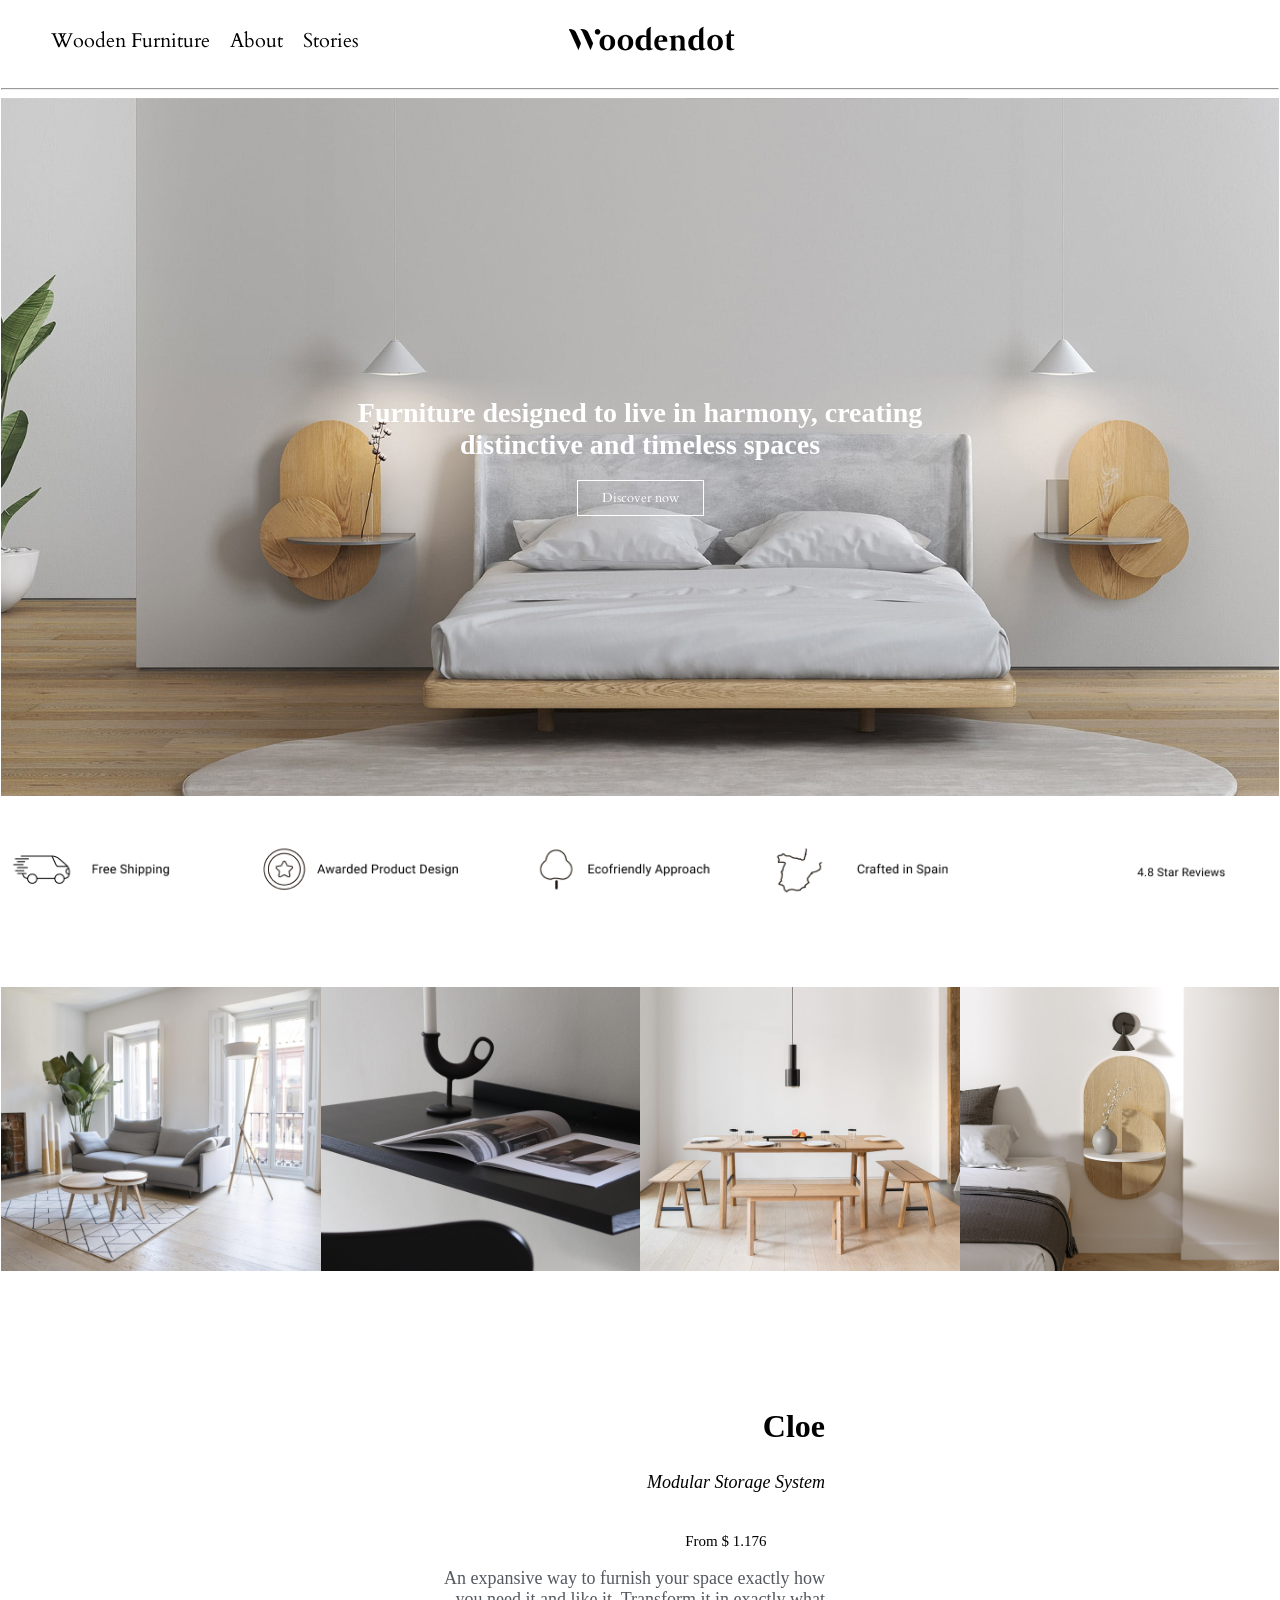
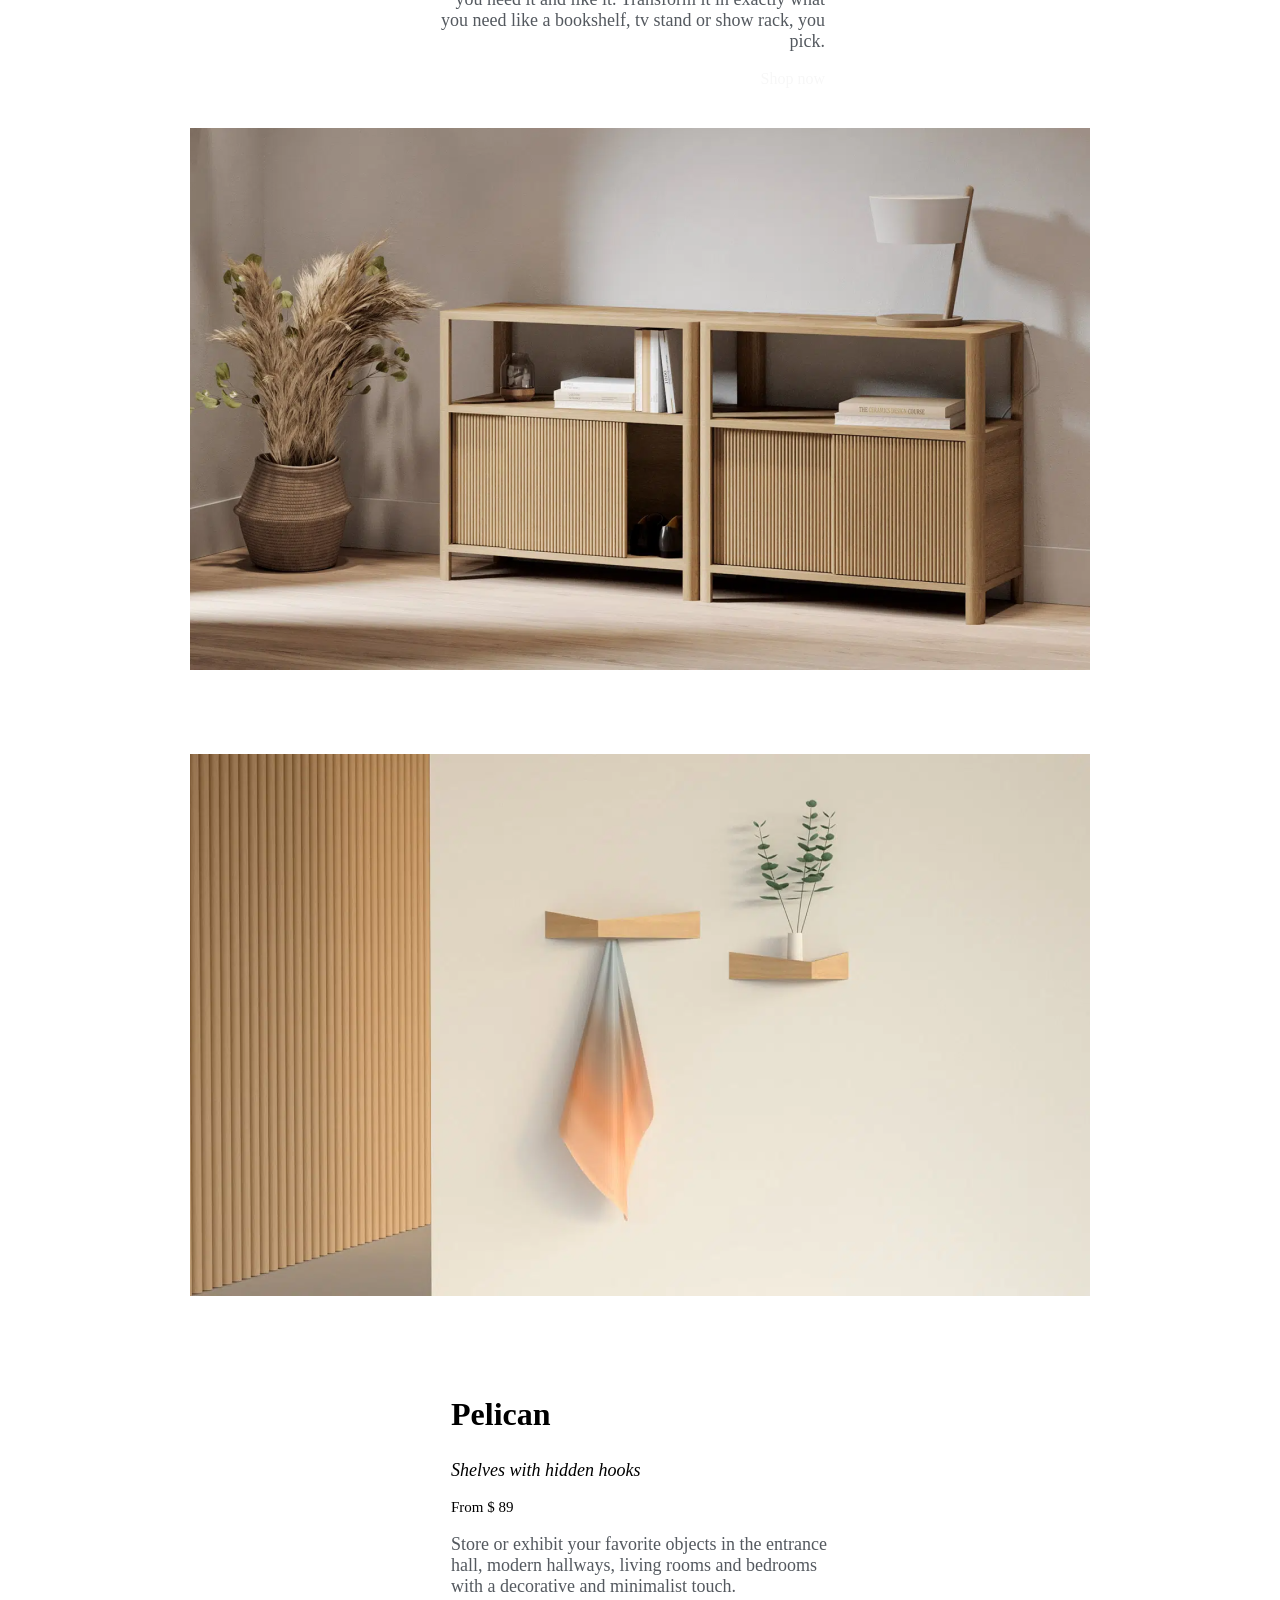
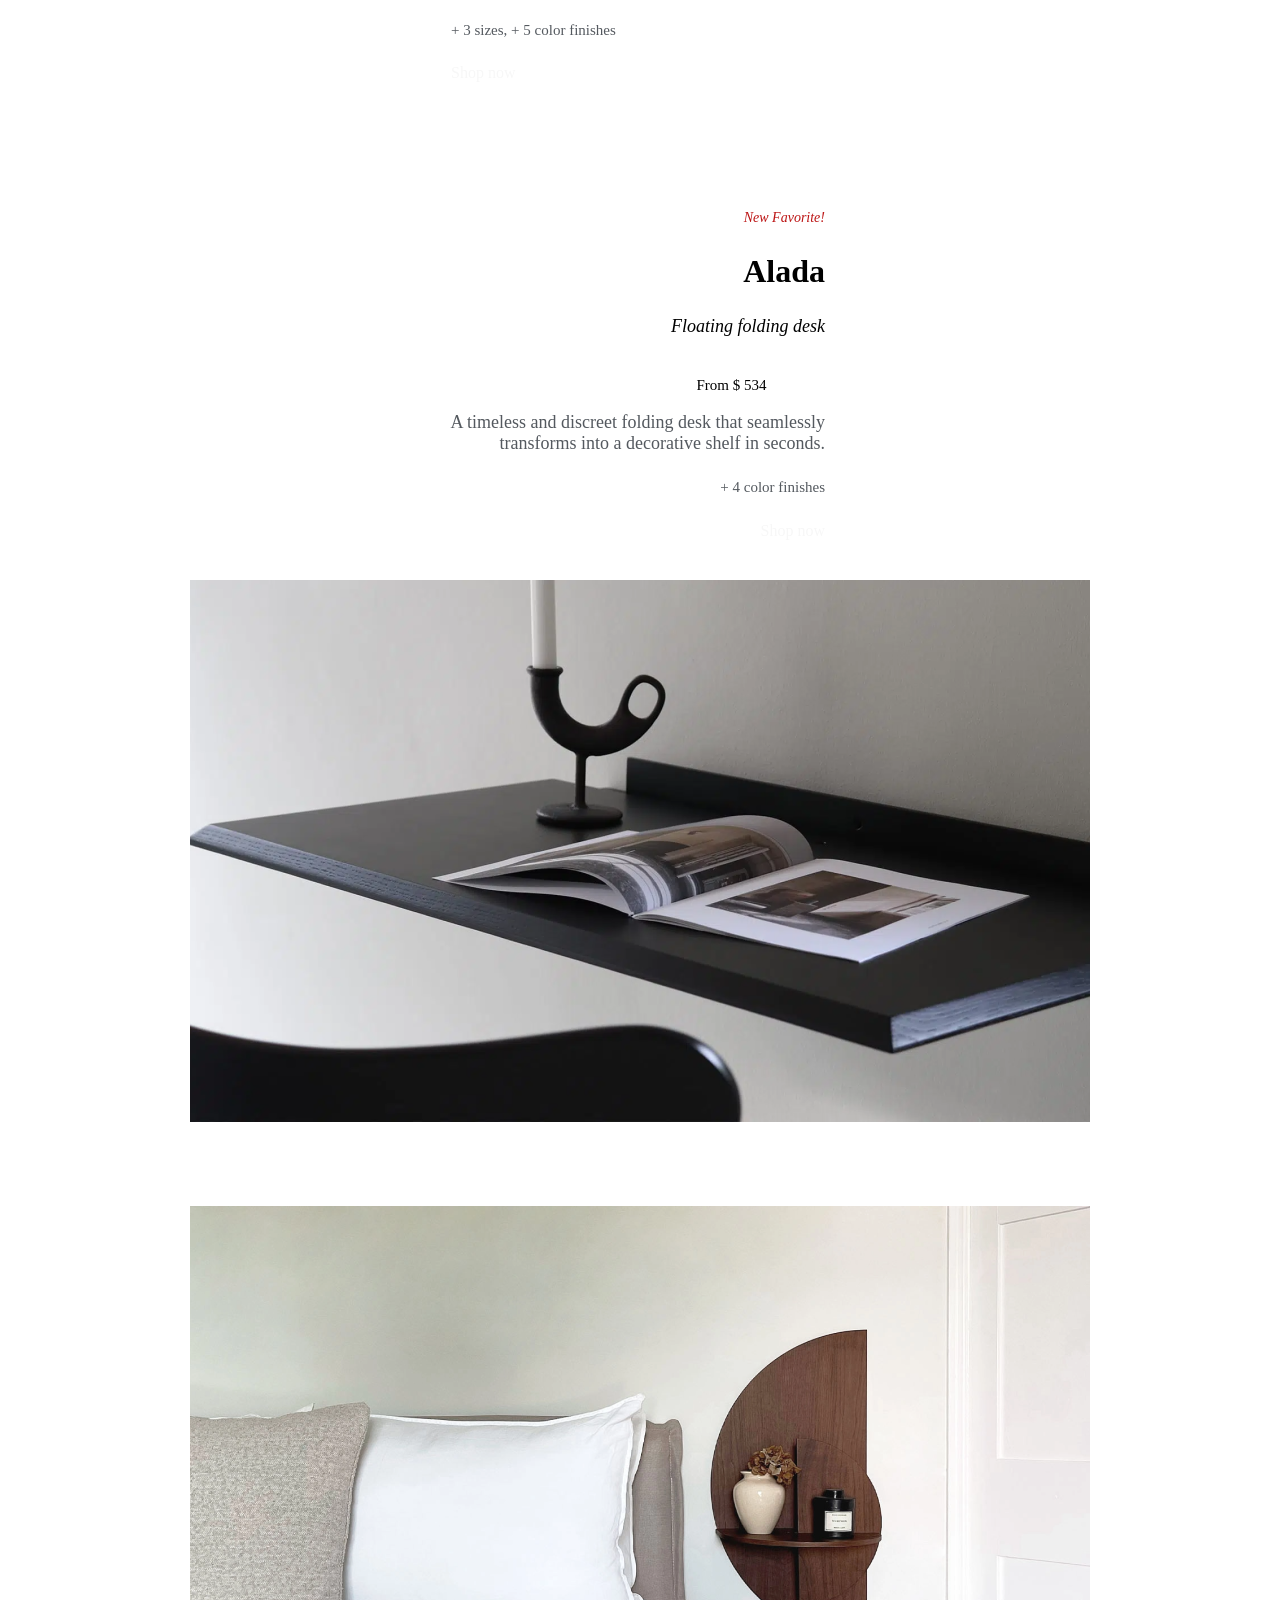
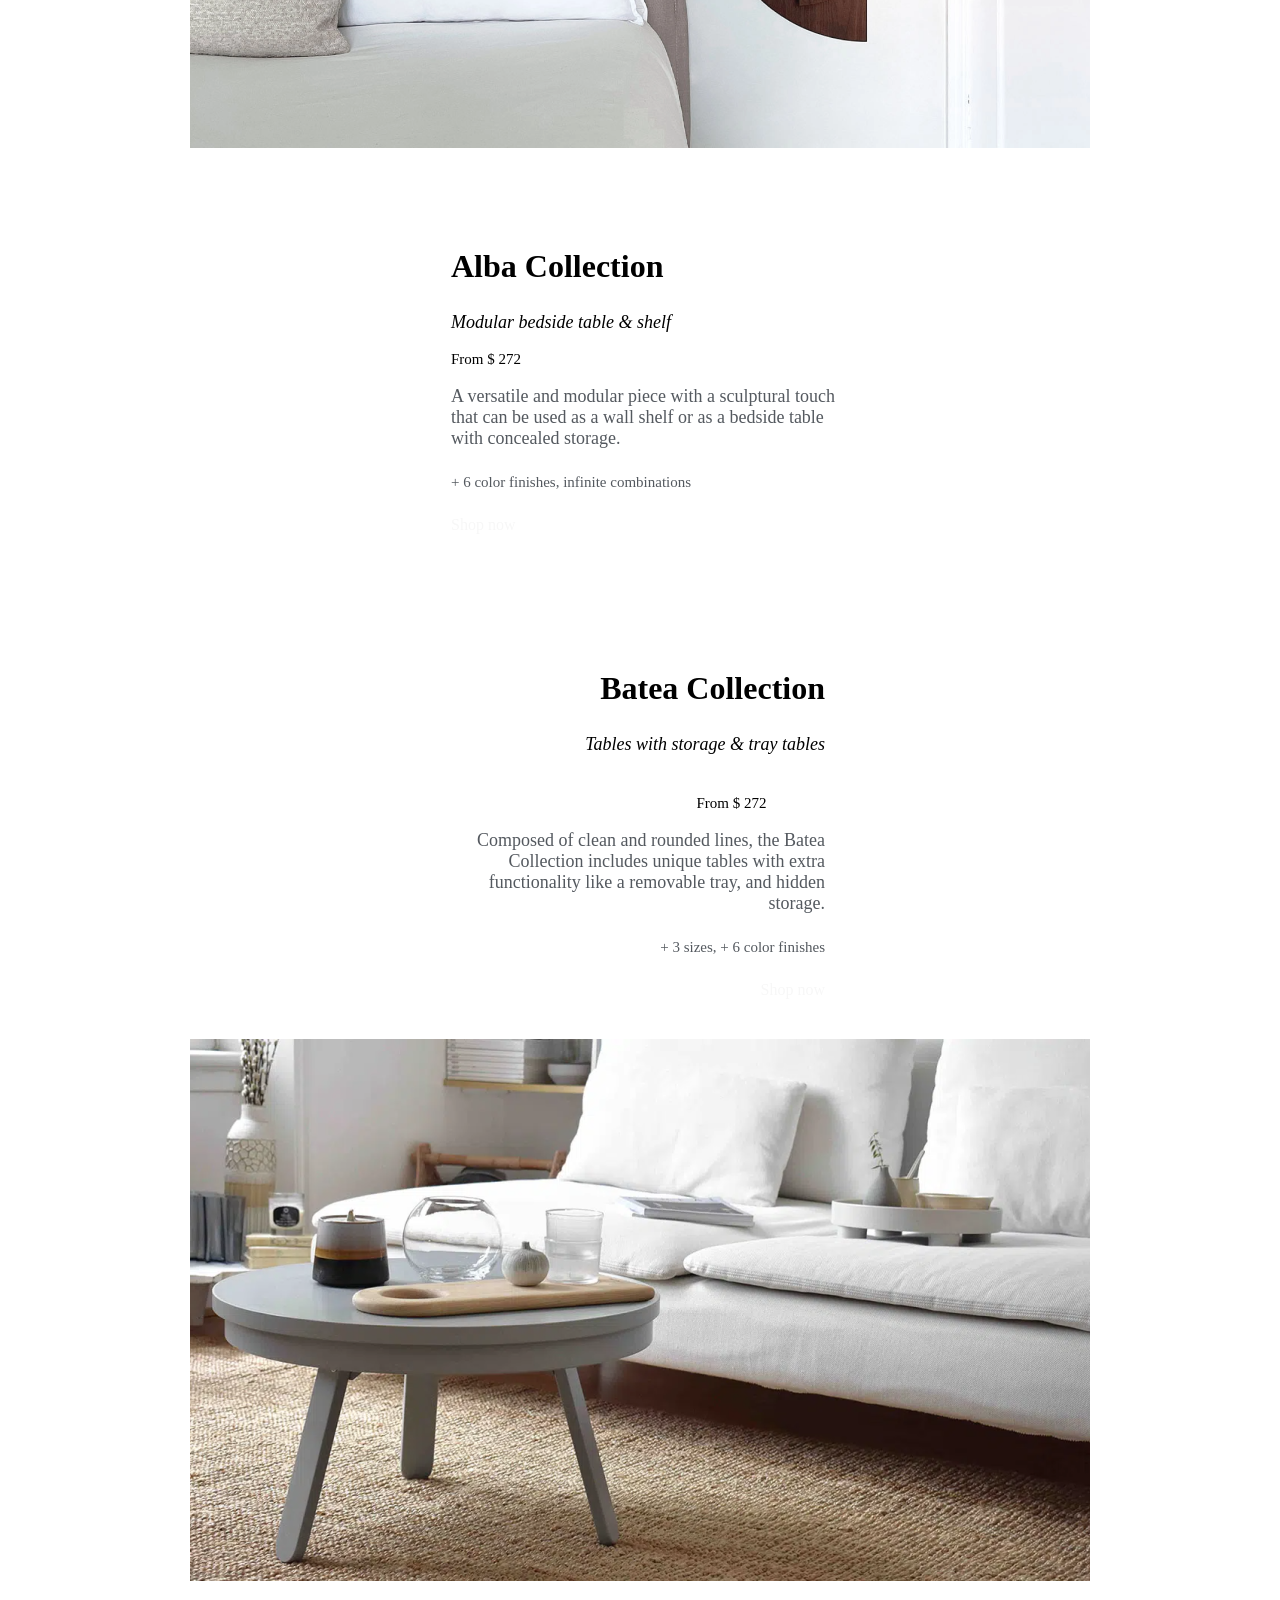
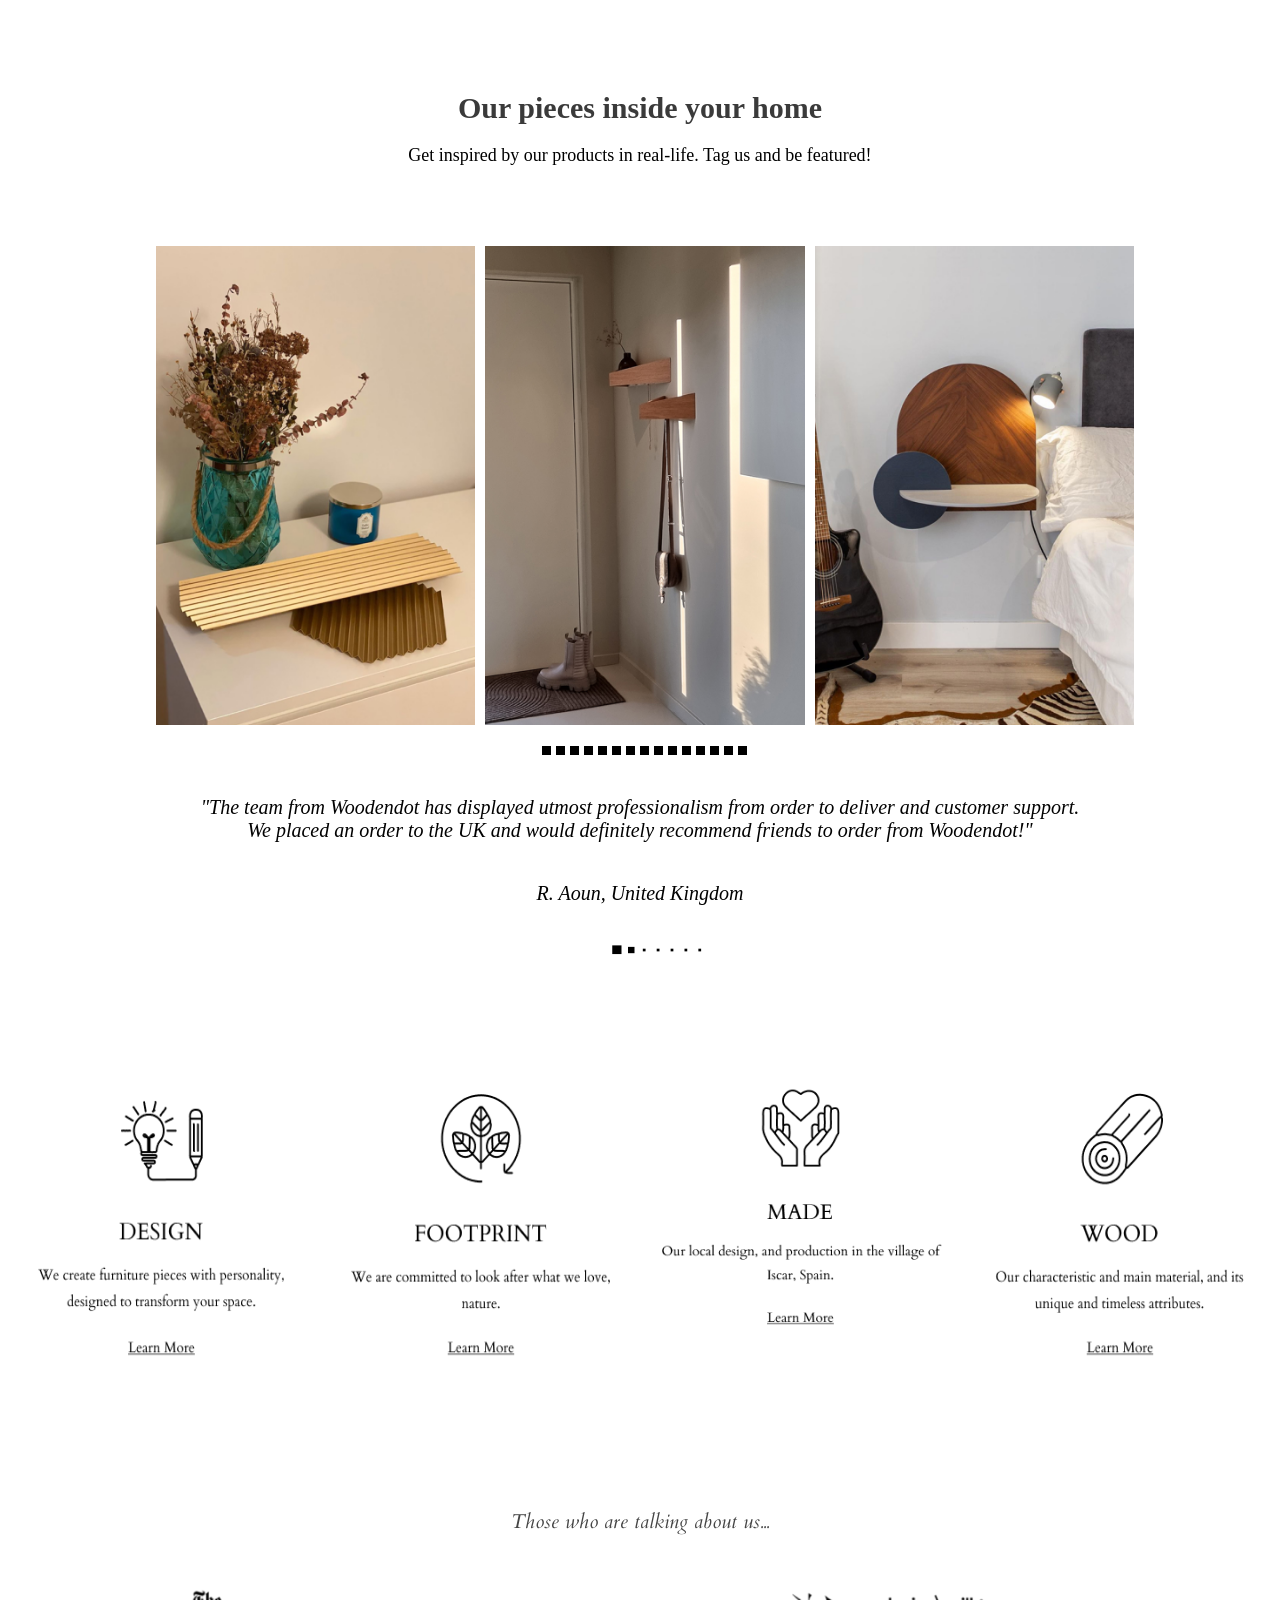
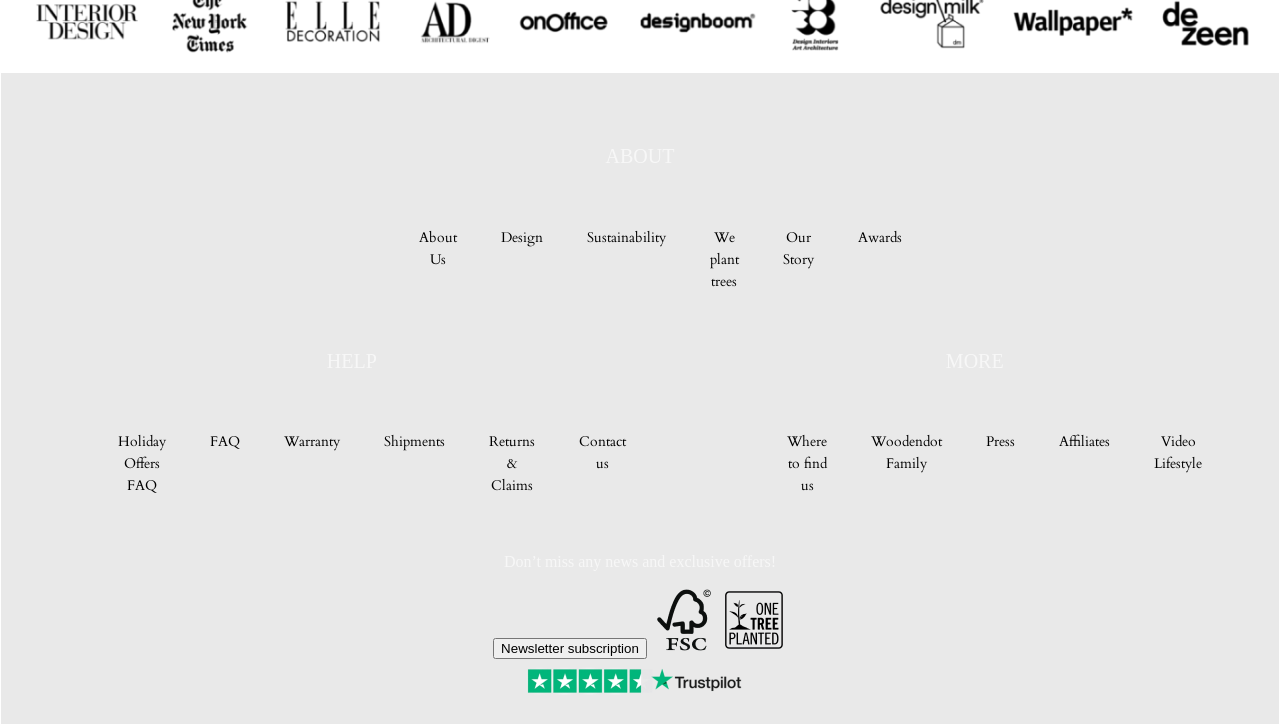
==== index.html @ f901b062 "в html поменял тег h2 на тег a в классе img-description-1 и в img-description-2" ====
<!DOCTYPE html>
<html lang="en">
  <head>
    <meta charset="UTF-8" />
    <meta http-equiv="X-UA-Compatible" content="IE=edge" />
    <meta name="viewport" content="width=device-width, initial-scale=1.0" />
    <title>Document</title>
    <link rel="preconnect" href="https://fonts.googleapis.com" />
    <link rel="preconnect" href="https://fonts.gstatic.com" crossorigin />
    <link
      href="https://fonts.googleapis.com/css2?family=Cardo:wght@400;700&family=Roboto:wght@400;700&display=swap"
      rel="stylesheet"
    />
    <link rel="stylesheet" href="style.css" />
  </head>
  <body>
    <div>
      <nav>
        <ul>
          <li><a href="#">Wooden Furniture</a></li>
          <li><a href="#">About</a></li>
          <li><a href="#">Stories</a></li>
        </ul>
        <h1 class="image1"><img src="./IMAGE1.png" alt="background-img" /></h1>
      </nav>
      <hr>
    </div>
    <div class="img">
      <div class="text-1">
        <h1>
          Furniture designed to live in harmony, creating distinctive and
          timeless spaces
        </h1>
        <button>Discover now</button>
      </div>
    </div>
    <section class="smilye">
      <img src="./Framesmilye.png" alt="row-images" width="100%" />
    </section>
    <header class="header-img">
      <img src="./IMAGEheader1.png" alt="first Furniture image" width="25%" />
      <img src="./IMAGEheader2.png" alt="second Furniture image" width="25%" />
      <img src="./IMAGEheader3.png" alt="third Furniture image" width="25%" />
      <img src="./IMAGEheader4.png" alt="fourth Furniture image" width="25%" />
    </header>
    <section class="image-right">
      <div class="row">
        <div class="col-4">
          <div class="img-description-1">
            <h1>Cloe</h1>
            <h3>Modular Storage System</h3>
            <h6>From $ 1.176</h6>
            <p>
              An expansive way to furnish your space exactly how you need it and
              like it. Transform it in exactly what you need like a bookshelf,
              tv stand or show rack, you pick.
            </p>
            <a>Shop now</a>
          </div>
        </div>
        <div class="col-8">
          <img src="./IMAGEblock1.png" alt="cloe img" />
        </div>
      </div>
    </section>
    <section class="image-left">
      <div class="row">
        <div class="col-8">
          <img src="./IMAGEblock2.png" alt="pelican" width="65%" />
        </div>
        <div class="col-4">
          <div class="img-description-2">
            <h1>Pelican</h1>
            <h3>Shelves with hidden hooks</h3>
            <h6>From $ 89</h6>
            <p>
              Store or exhibit your favorite objects in the entrance hall,
              modern hallways, living rooms and bedrooms with a decorative and
              minimalist touch.
            </p>
            <h5>+ 3 sizes, + 5 color finishes</h5>
            <a>Shop now</a>
          </div>
        </div>
      </div>
    </section>
    <section class="image-right">
      <div class="row">
        <div class="col-4">
          <div class="img-description-1">
            <h4>New Favorite!</h4>
            <h1>Alada</h1>
            <h3>Floating folding desk</h3>
            <h6>From $ 534</h6>
            <p>
              A timeless and discreet folding desk that seamlessly transforms
              into a decorative shelf in seconds.
            </p>
            <h5>+ 4 color finishes</h5>
            <a>Shop now</a>
          </div>
        </div>
        <div class="col-8">
          <img src="./IMAGEblock3.png" alt="alada img" />
        </div>
      </div>
    </section>
    <section class="image-left">
      <div class="row">
        <div class="col-8">
          <img src="./IMAGEblock4.png" alt="alba img" />
        </div>
        <div class="col-4">
          <div class="img-description-2">
            <h1>Alba Collection</h1>
            <h3>Modular bedside table & shelf</h3>
            <h6>From $ 272</h6>
            <p>
              A versatile and modular piece with a sculptural touch that can be
              used as a wall shelf or as a bedside table with concealed storage.
            </p>
            <h5>+ 6 color finishes, infinite combinations</h5>
            <a>Shop now</a>
          </div>
        </div>
      </div>
    </section>
    <section class="image-right">
      <div class="row">
        <div class="col-4">
          <div class="img-description-1">
            <h1>Batea Collection</h1>
            <h3>Tables with storage & tray tables</h3>
            <h6>From $ 272</h6>
            <p>
              Composed of clean and rounded lines, the Batea Collection includes
              unique tables with extra functionality like a removable tray, and
              hidden storage.
            </p>
            <h5>+ 3 sizes, + 6 color finishes</h5>
            <a>Shop now</a>
          </div>
        </div>
        <div class="col-8">
          <img src="./IMAGEblock5.png" alt="Batea img" />
        </div>
      </div>
    </section>
    <main>
      <div class="text">
        <h1>Our pieces inside your home</h1>
        <h3>
          Get inspired by our products in real-life. Tag us and be featured!
        </h3>
      </div>
    </main>
    <header class="section-img-bottom">
      <img src="./IMAGEhead1.png" alt="" />
      <img src="./IMAGEhead2.png" alt="" />
      <img src="./IMAGEhead3.png" alt="" />
    </header>
    <div class="log">
      <img src="./Framelog.png" alt="" />
    </div>
    <section class="text-section">
      <div>
        <p>
          "The team from Woodendot has displayed utmost professionalism from
          order to deliver and customer support. We placed an order to the UK
          and would definitely recommend friends to order from Woodendot!"
        </p>
        <h6>R. Aoun, United Kingdom</h6>
        <img src="./Framelog2.png" alt="" />
      </div>
    </section>
    <header class="header-bottom1">
      <img src="./Frameheader-bottom1.png" alt="" width="25%" />
      <img src="./Frameheader-bottom2.png" alt="" width="25%" />
      <img src="./Frameheader-bottom3.png" alt="" width="25%" />
      <img src="./Frameheader-bottom4.png" alt="" width="25%" />
    </header>
    <section class="section">
      <div>
        <h6>Those who are talking about us...</h6>
      </div>
      <img class="section-img" src="./IMAGEsection.png" alt="" />
    </section>
    <footer>
      <div class="row">
        <div class="col-2">
          <div class="footer-content">
            <h2>About</h2>
            <nav class="footer-nav">
              <ul>
                <li><a href="#">About Us</a></li>
                <li><a href="#">Design</a></li>
                <li><a href="#">Sustainability</a></li>
                <li><a href="#">We plant trees</a></li>
                <li><a href="#">Our Story</a></li>
                <li><a href="#">Awards</a></li>
              </ul>
            </nav>
          </div>
        </div>
        <div class="col-2">
          <div class="footer-content">
            <h2>Help</h2>
            <nav class="footer-nav">
              <ul>
                <li><a href="#">Holiday Offers FAQ</a></li>
                <li><a href="#">FAQ</a></li>
                <li><a href="#">Warranty</a></li>
                <li><a href="#">Shipments</a></li>
                <li><a href="#">Returns & Claims</a></li>
                <li><a href="#">Contact us</a></li>
              </ul>
            </nav>
          </div>
        </div>
        <div class="col-2">
          <div class="footer-content">
            <h2>More</h2>
            <nav class="footer-nav">
              <ul>
                <li><a href="#">Where to find us</a></li>
                <li><a href="#">Woodendot Family</a></li>
                <li><a href="#">Press</a></li>
                <li><a href="#">Affiliates</a></li>
                <li><a href="#">Video Lifestyle</a></li>
              </ul>
            </nav>
          </div>
        </div>
        <div class="col-5">
          <div class="footer-content">
            <p>Don’t miss any news and exclusive offers!</p>
            <button>Newsletter subscription</button>
            <img src="./IMAGEfsc.png" alt="footer 1 image" />
            <img src="./IMAGEotp.png" alt="footer 2 image" />
            <img src="./IMAGEtrustpilot.png" alt="footer 3 image" />
          </div>
        </div>
      </div>
    </footer>
  </body>
</html>
---- style.css ----
* {
  box-sizing: border-box;
}
body {
  margin: 1px;
  max-width: 1440px;
  color: #f7f7f7;
}
nav {
  display: flex;
  font-family: "Cardo", serif;
}
nav ul {
  list-style-type: none;
  display: flex;
  margin-right: auto;
}
nav ul li {
  padding: 10px;
}
nav ul li a {
  text-decoration: none;
  color: #000000;
  font-size: 20px;
}
.image1 {
  margin-right: 520px;
  margin-bottom: 0px;
}
.img {
  background-image: url(./IMAGE2.png);
  height: 698px;
  display: flex;
  align-items: center;
  justify-content: center;
}
.text-1 {
  max-width: 640px;
  color: white;
  font-family: "Roboto" sans-serif;
  font-size: 14px;
  font-weight: 700;
  text-align: center;
}
.text-1 button {
  font-family: "Cardo", serif;
  border: 1px solid white;
  background-color: transparent;
  color: white;
  padding: 0.5rem 1.5rem;
}
.text-1 button:hover {
  cursor: pointer;
}
header {
  margin-top: 80px;
  display: flex;
  justify-content: center;
}
.header img {
  margin-left: 10px;
}
.log {
  display: flex;
  justify-content: center;
  margin-top: 20px;
  width: 100%;
}
.text {
  display: block;
  text-align: center;
  margin-top: 106px;
}
.text h1 {
  font-family: "Cardo" serif;
  font-size: 30px;
  font-weight: 700;
  color: #3a3a3a;
}
.text h3 {
  font-family: "Cardo" serif;
  font-size: 18px;
  font-weight: 400;
  color: #000000;
  font-style: normal;
}
section div h6 {
  font-size: 20px;
}
section img {
  width: 100%;
}
.row {
  display: flex;
  justify-content: space-around;
  margin-top: 40px;
}
.image-right img {
  width: 900px;
  height: 542px;
  object-fit: cover;
}
.img-description-1 {
  text-align: right;
  padding-top: 70px;
  padding-right: 20px;
  margin: 0;
}
.img-description-1 h6 {
  color: #000000;
  font-family: "Cardo" serif;
  font-weight: 400;
  font-size: 15px;
  font-style: normal;
  text-align: end;
}
.img-description-1 h1 {
  font-family: "Roboto" sans-serif;
  font-weight: 700;
  font-size: 32px;
  color: #000000;
}
.img-description-1 h3 {
  font-size: 18px;
  font-weight: 400;
  font-family: "Cardo" serif;
  font-style: italic;
  color: #000000;
}
.img-description-1 p {
  font-size: 18px;
  font-weight: 400;
  font-family: "Cardo" serif;
  color: #54595f;
}
.img-description-1 h5 {
  font-size: 15px;
  font-weight: 400;
  font-family: "Cardo" serif;
  color: #54595f;
}
.img-description-1 h2 {
  color: #000000;
  font-family: "Roboto" sans-serif;
  font-weight: 400;
  font-size: 17px;
  text-decoration: underline;
  cursor: pointer;
}
.img-description-2 h3 {
  font-size: 18px;
  font-weight: 400;
  font-family: "Cardo" serif;
  font-style: italic;
  color: #000000;
}
.img-description-2 h1 {
  font-family: "Roboto" sans-serif;
  font-weight: 700;
  font-size: 32px;
  color: #000000;
}
.img-description-1 h4 {
  font-size: 14px;
  font-weight: 400;
  font-family: "Cardo" serif;
  font-style: italic;
  color: #bc1414;
}
.img-description-2 h6 {
  color: #000000;
  font-family: "Cardo" serif;
  font-weight: 400;
  font-size: 15px;
  font-style: normal;
  text-align: start;
  margin: 0;
}
.img-description-2 p {
  font-size: 18px;
  font-weight: 400;
  font-family: "Cardo" serif;
  color: #54595f;
}
.img-description-2 h5 {
  font-size: 15px;
  font-weight: 400;
  font-family: "Cardo" serif;
  color: #54595f;
}
.img-description-2 h2 {
  color: #000000;
  font-family: "Roboto" sans-serif;
  font-weight: 400;
  font-size: 17px;
  text-decoration: underline;

  cursor: pointer;
}
.row {
  display: flex;
  justify-content: space-around;
}
.image-left img {
  width: 900px;
  height: 542px;
  object-fit: cover;
}
.img-description-2 {
  text-align: left;
  padding-top: 70px;
  padding-left: 16px;
  margin: 0;
}
.text-section div p,
h6 {
  width: 70%;
  margin: 0 auto;
  text-align: center;
  margin-top: 40px;
  font-style: italic;
  font-weight: 400;
  font-size: 20px;
  color: #020202;
}
section img {
  margin-top: 40px;
}
.section div h6 {
  margin-top: 140px;
  font-family: "Cardo", serif;
  font-weight: 400;
  font-size: 20px;
  color: #454545;
}
.section-img-bottom {
  margin-top: 80px;
  display: flex;
  justify-content: center;
}
.section-img-bottom img {
  margin-left: 10px;
  width: 25%;
}
/* footer */
.row {
  display: flex;
  flex-wrap: wrap;
}
[class^="col"] {
  padding: 0 0.5rem;
}
.col {
  flex: 1 1 0;
}
.col-1 {
  flex: 0 0 8.333333%;
}
.col-2 {
  flex: 0 0 16.666666%;
}
.col-3 {
  flex: 0 0 25%;
}
.col-4 {
  flex: 0 0 33.333333%;
}
.col-5 {
  flex: 0 0 41.666666%;
}
.col-6 {
  flex: 0 0 50%;
}
.col-7 {
  flex: 0 0 58.333333%;
}
.col-8 {
  flex: 0 0 66.666667%;
}
.col-9 {
  flex: 0 0 75%;
}
.col-10 {
  flex: 0 0 83.333333%;
}
.col-11 {
  flex: 0 0 91.666667%;
}
.col-12 {
  flex: 0 0 100%;
}
footer {
  padding: 1rem;
  background-color: #e9e9e9;
}
footer h2 {
  font-weight: 400;
  font-size: 20px; 
  text-transform: uppercase;
}
.footer-nav {
  text-align: center;
}
.footer-nav ul {
  list-style-type: none;
  margin: 19px;
}
.footer-nav ul li {
  margin: 12px;
}
.footer-nav li a {
  color: black;
  line-height: 20px;
  text-decoration: none;
  font-size: 14px;
}
.footer-content{
  text-align: center; 
}
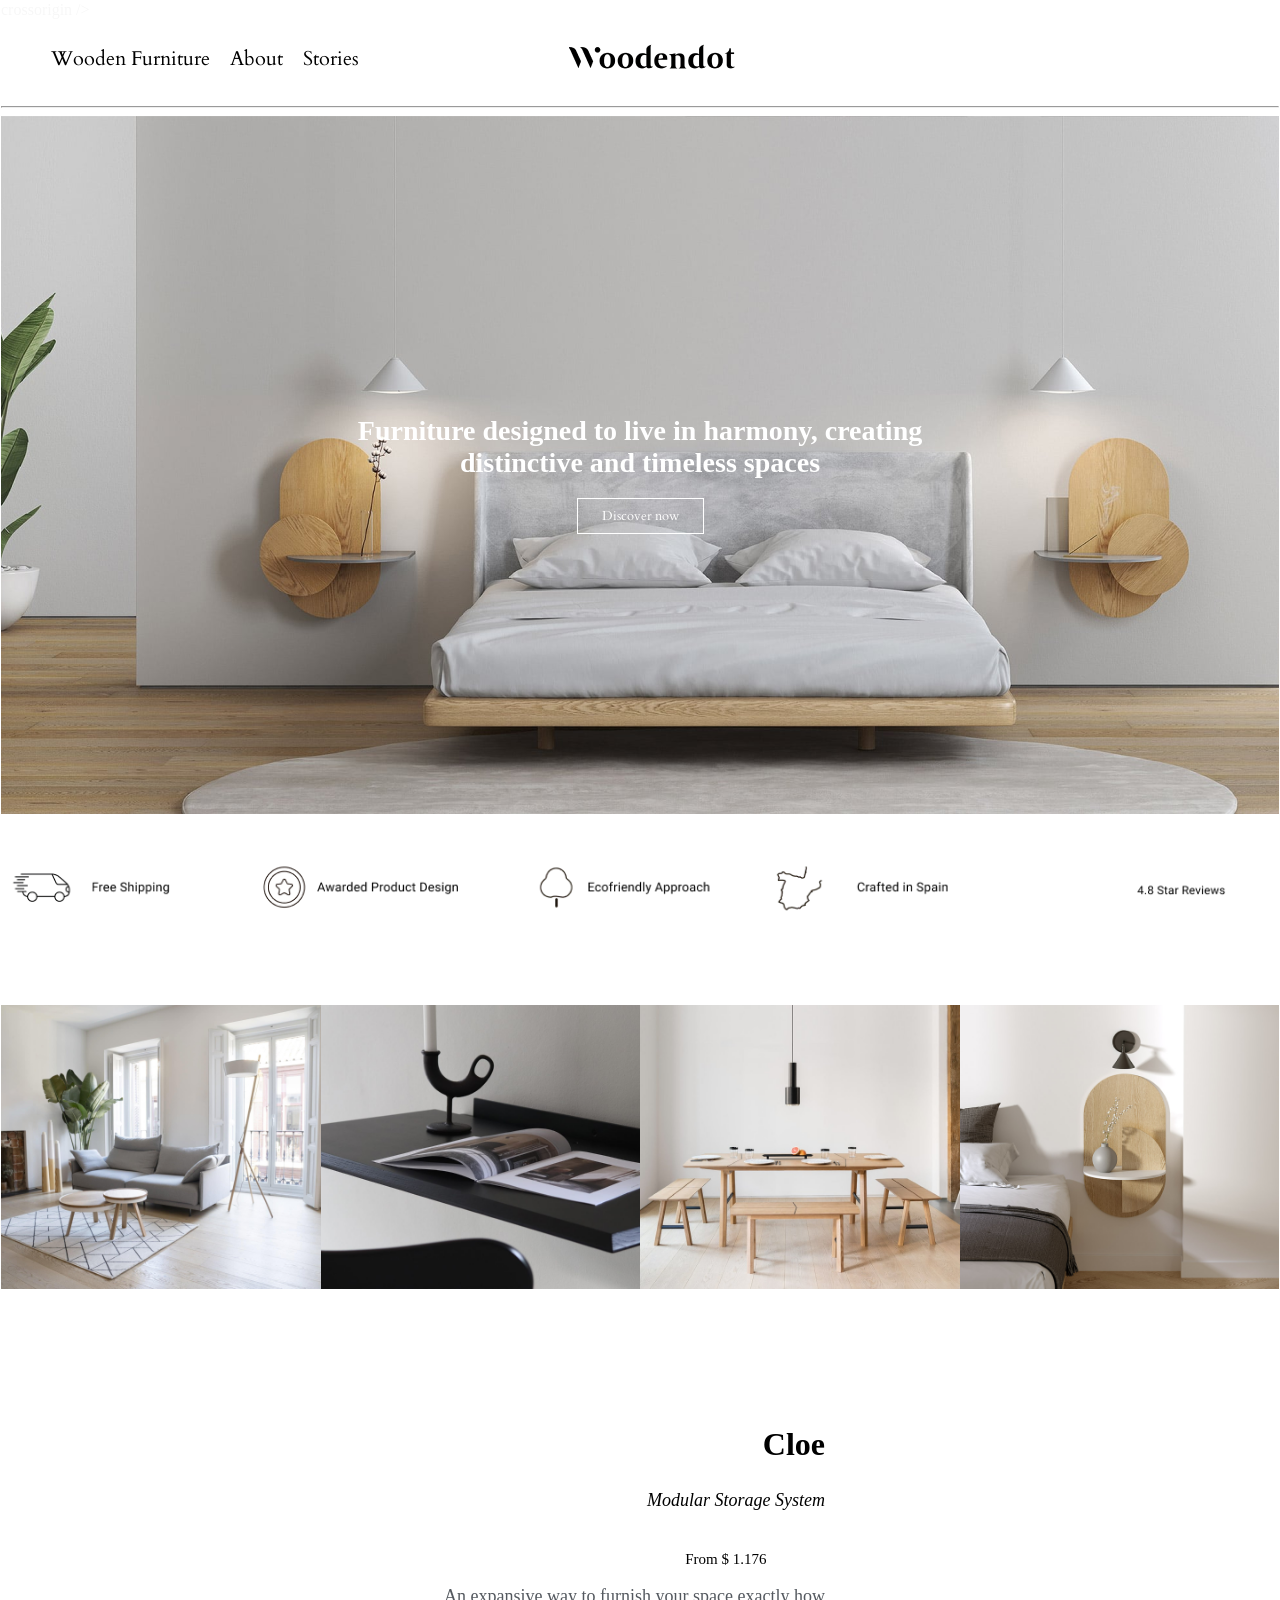
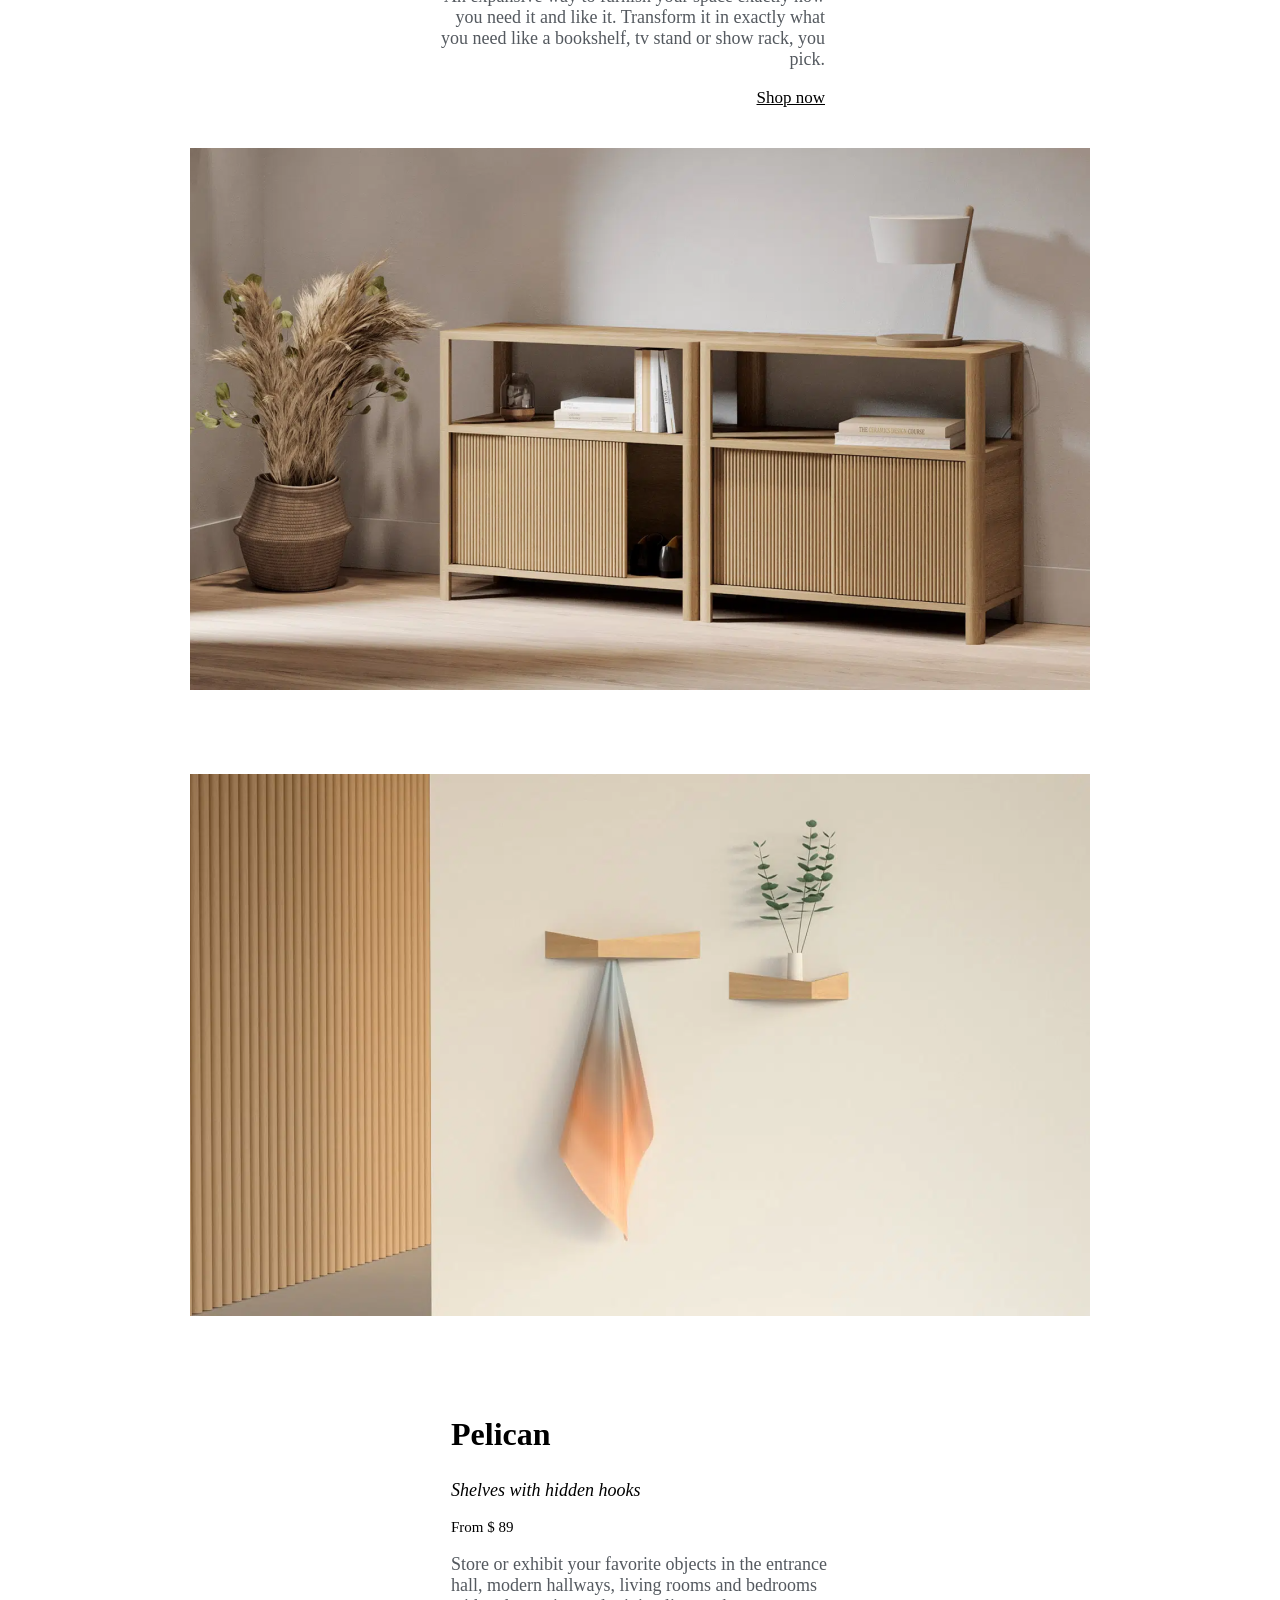
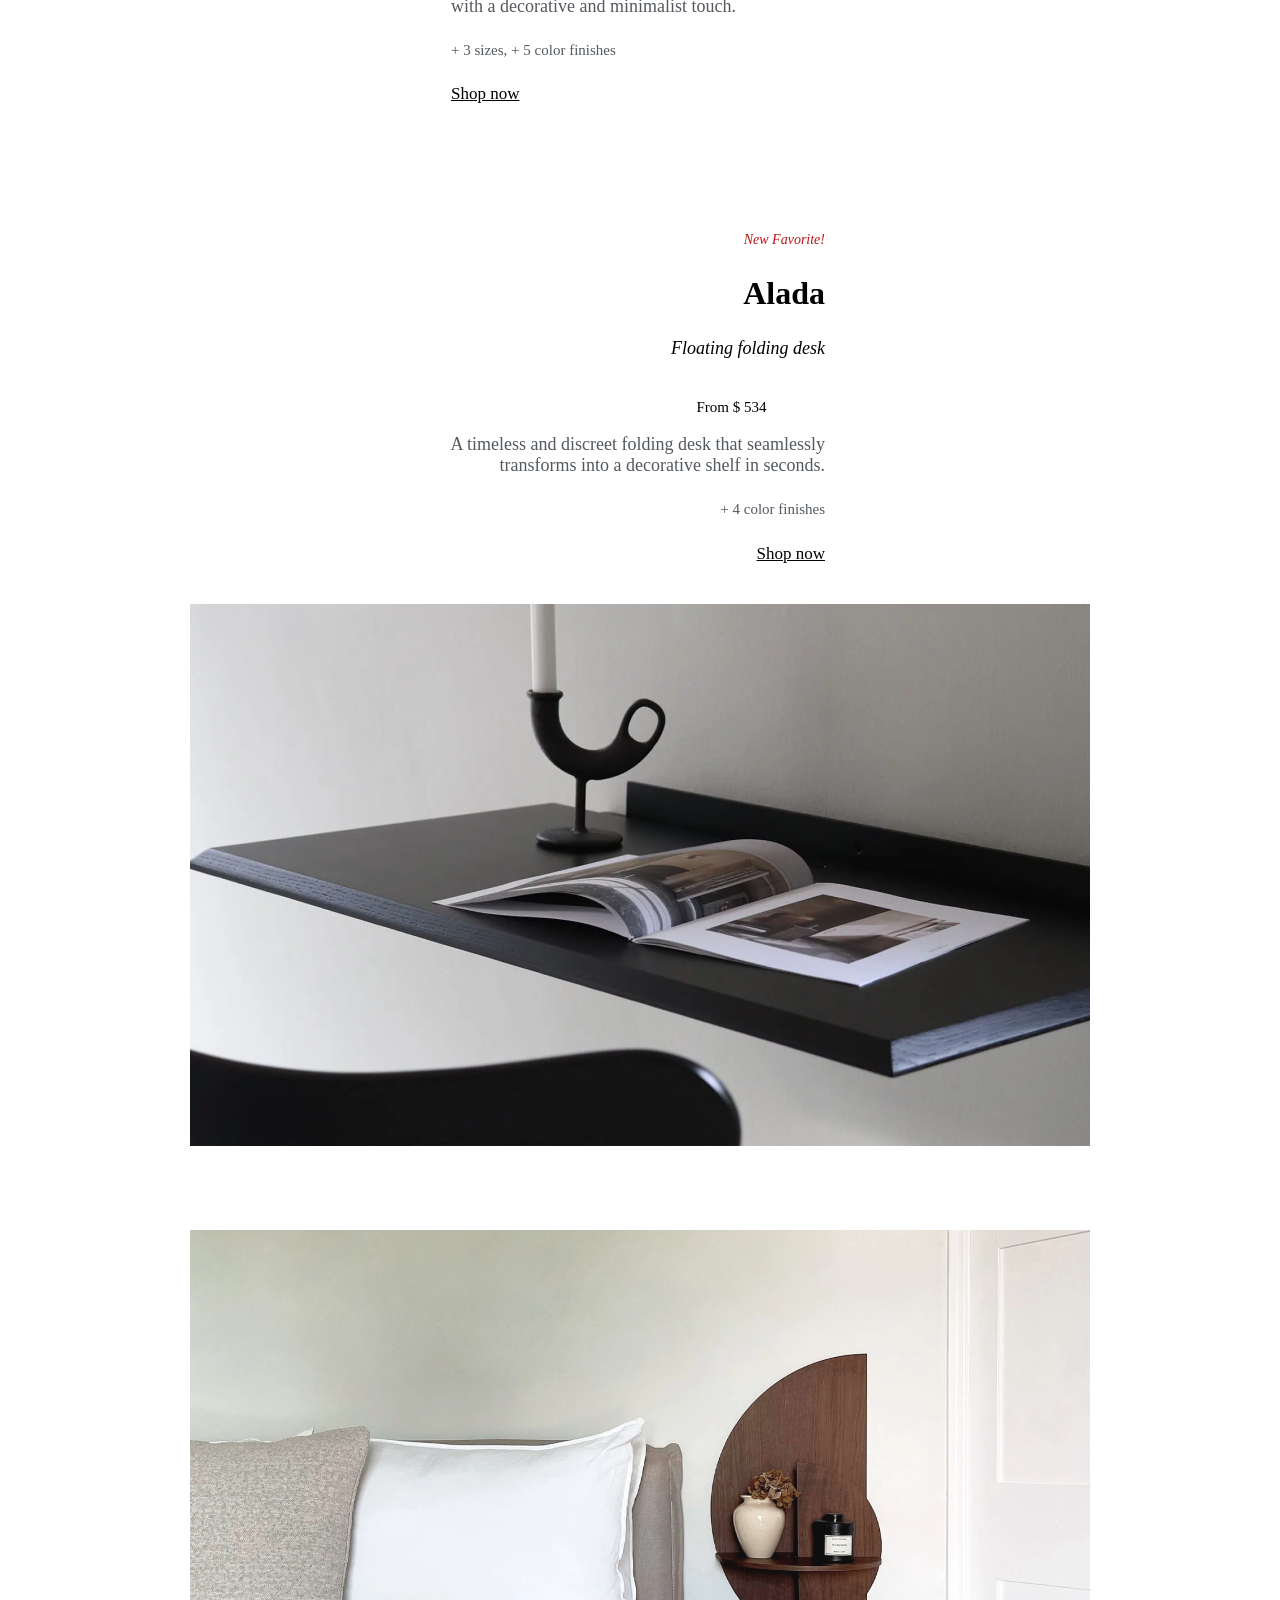
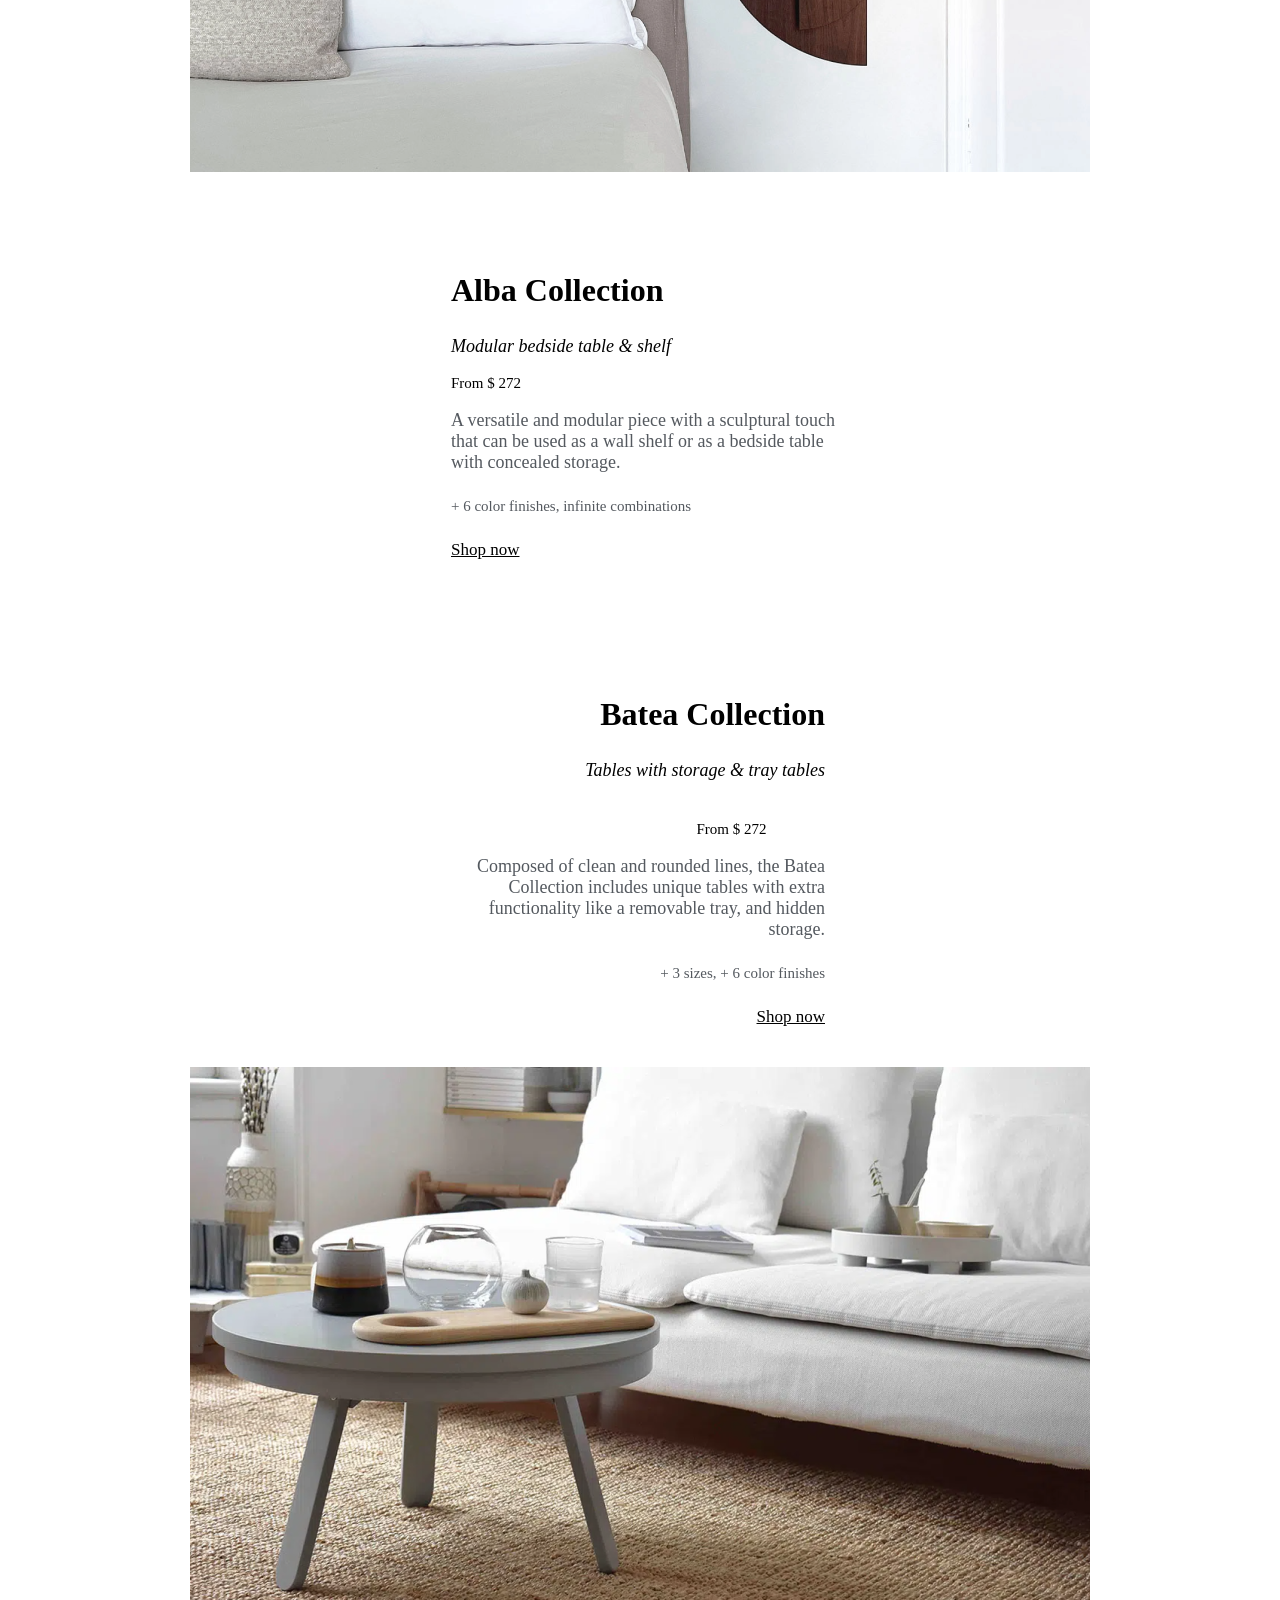
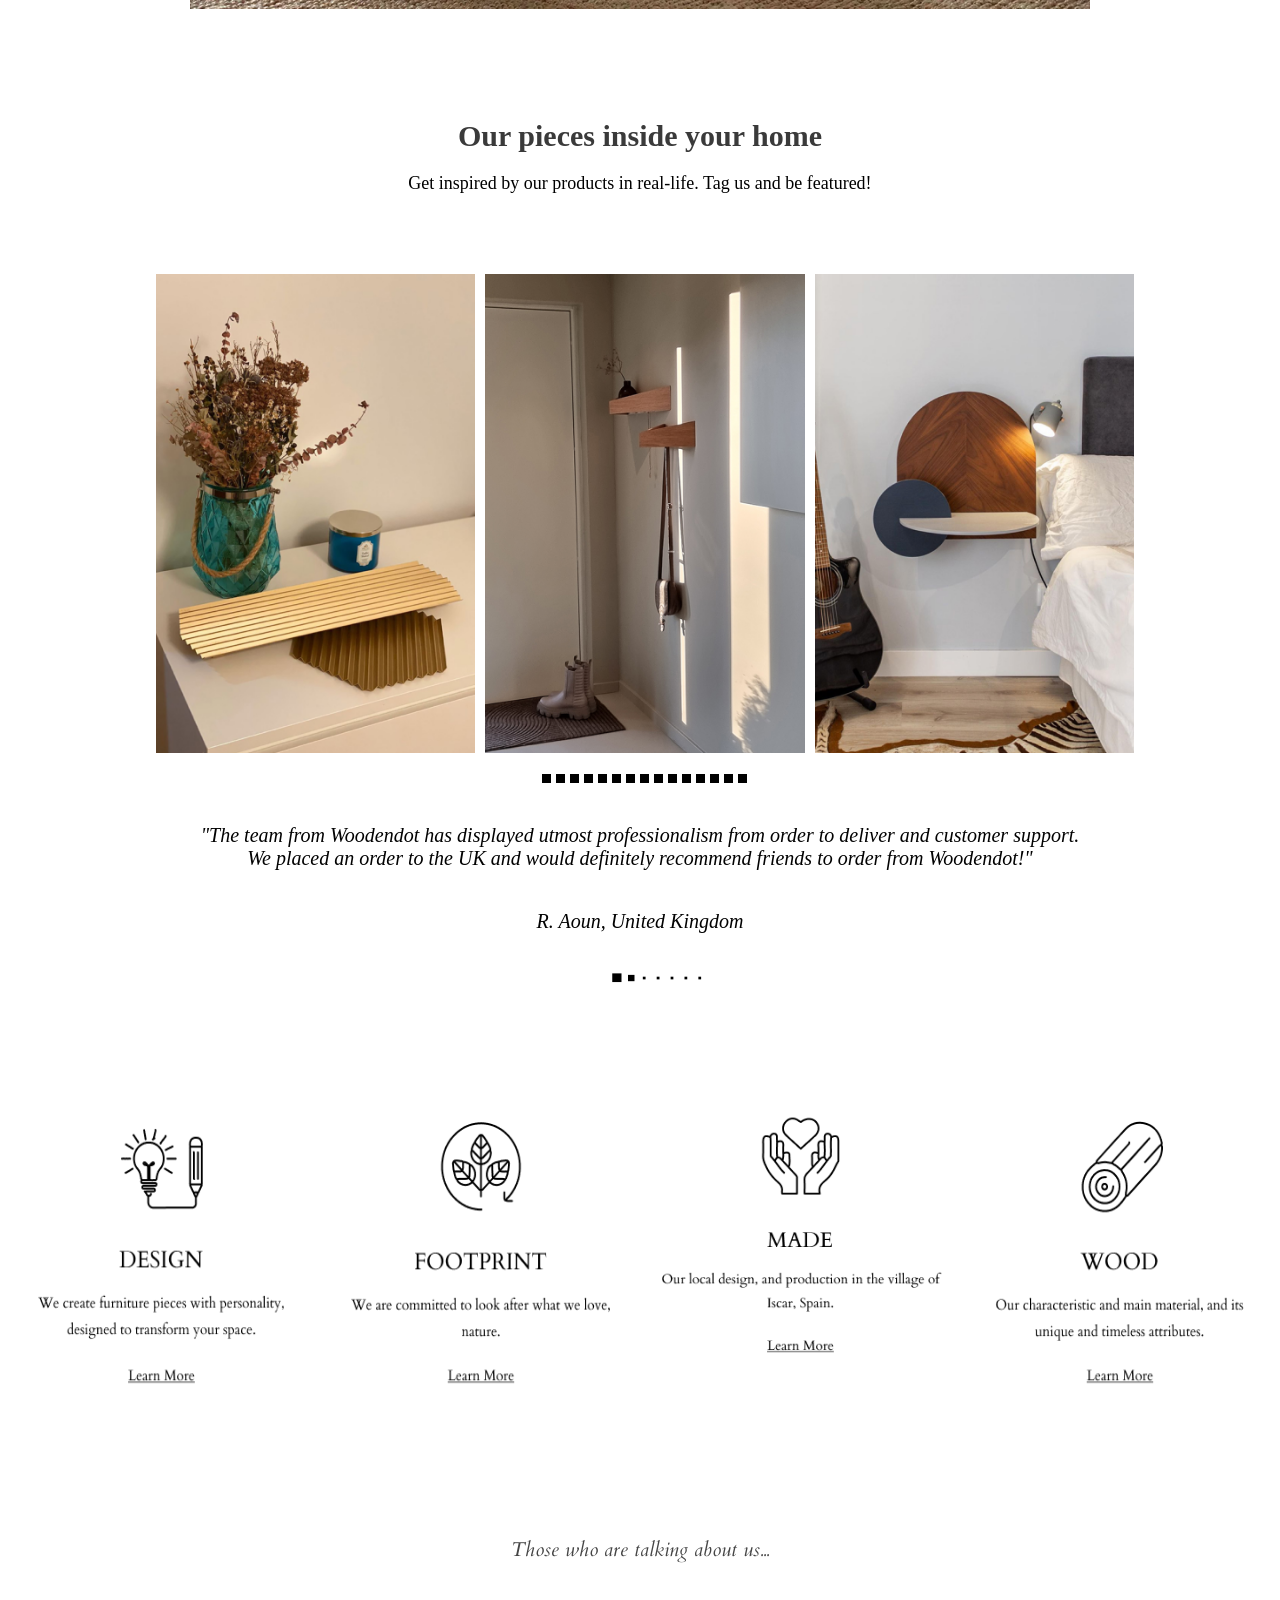
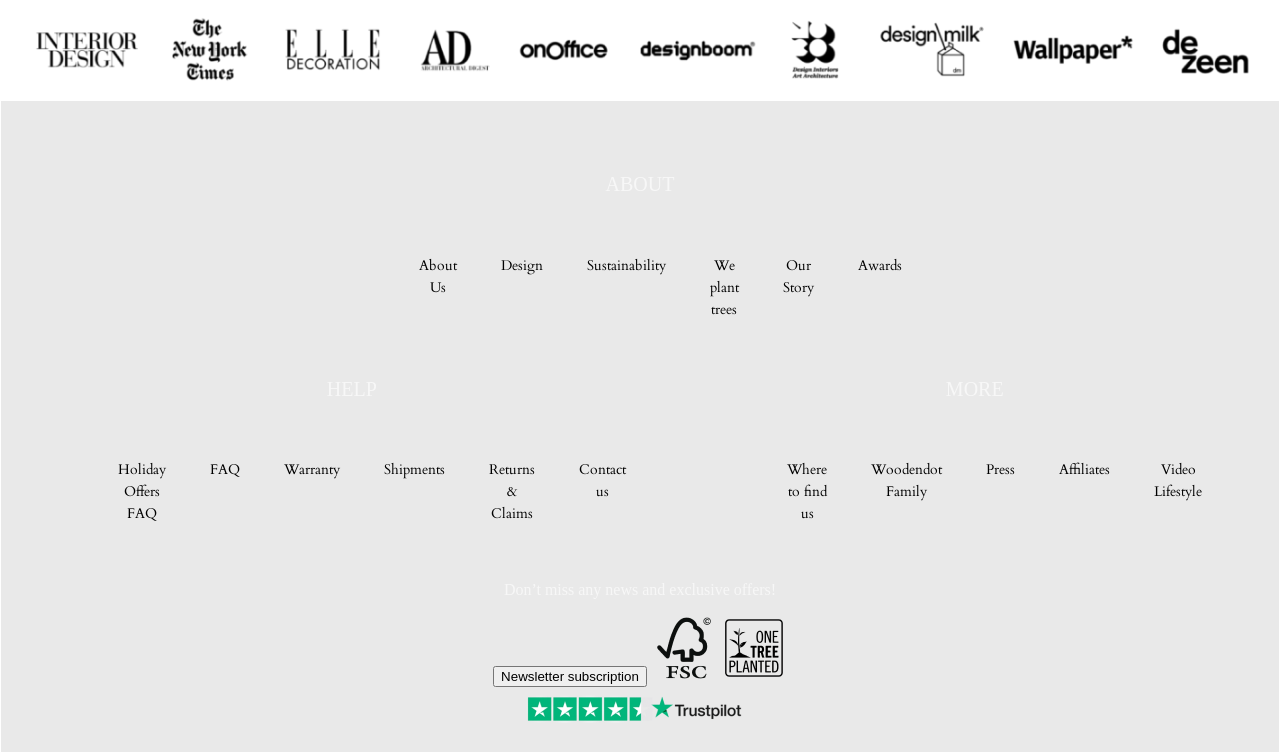
==== commit aad2a4e5: "added Roboto flex font link replacing the previous one in html" ====
--- a/index.html
+++ b/index.html
@@ -5,8 +5,10 @@
     <meta http-equiv="X-UA-Compatible" content="IE=edge" />
     <meta name="viewport" content="width=device-width, initial-scale=1.0" />
     <title>Document</title>
-    <link rel="preconnect" href="https://fonts.googleapis.com" />
-    <link rel="preconnect" href="https://fonts.gstatic.com" crossorigin />
+    <title>Document</title>crossorigin />
+    <link rel="preconnect" href="https://fonts.googleapis.com">
+    <link rel="preconnect" href="https://fonts.gstatic.com" crossorigin>
+    <link href="https://fonts.googleapis.com/css2?family=Roboto+Flex:opsz,wght@8..144,400;8..144,700&display=swap" rel="stylesheet">
     <link
       href="https://fonts.googleapis.com/css2?family=Cardo:wght@400;700&family=Roboto:wght@400;700&display=swap"
       rel="stylesheet"
--- a/style.css
+++ b/style.css
@@ -139,7 +139,7 @@
   font-family: "Cardo" serif;
   color: #54595f;
 }
-.img-description-1 h2 {
+.img-description-1 a {
   color: #000000;
   font-family: "Roboto" sans-serif;
   font-weight: 400;
@@ -188,7 +188,7 @@
   font-family: "Cardo" serif;
   color: #54595f;
 }
-.img-description-2 h2 {
+.img-description-2 a {
   color: #000000;
   font-family: "Roboto" sans-serif;
   font-weight: 400;
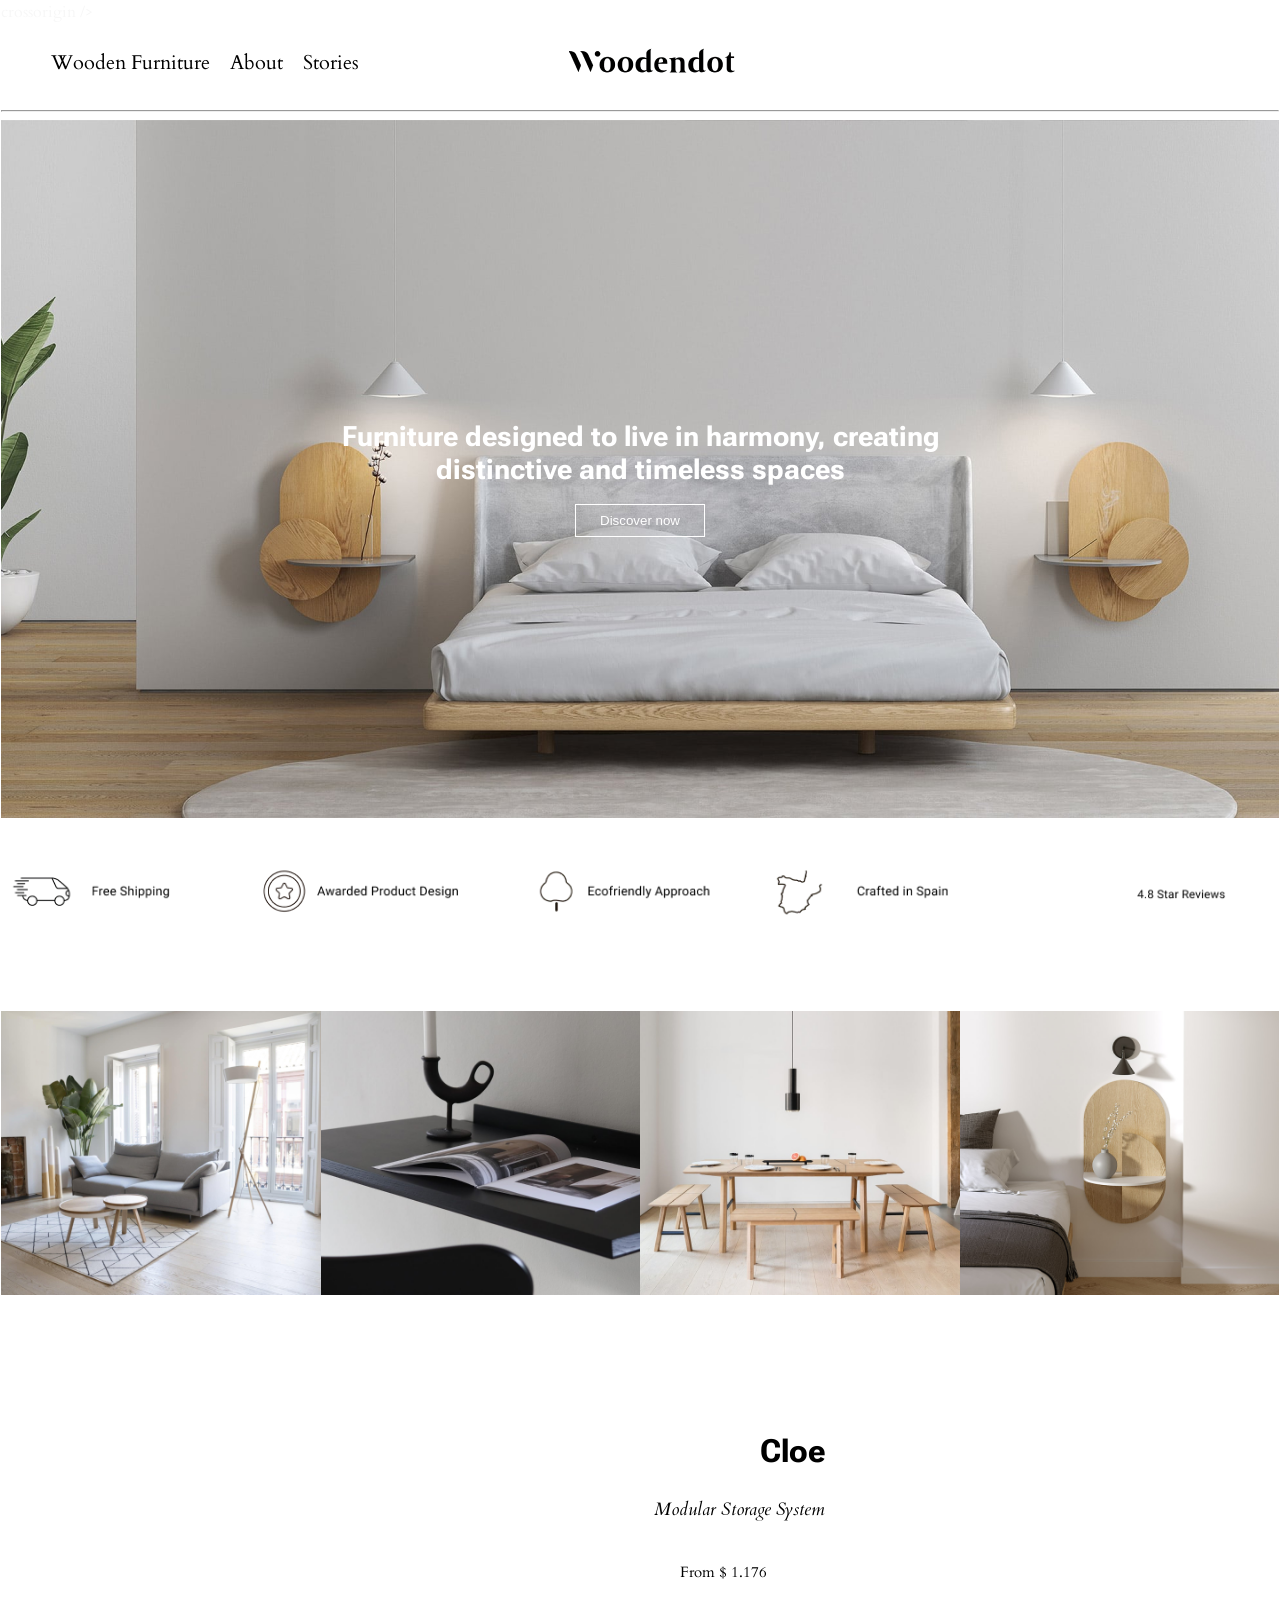
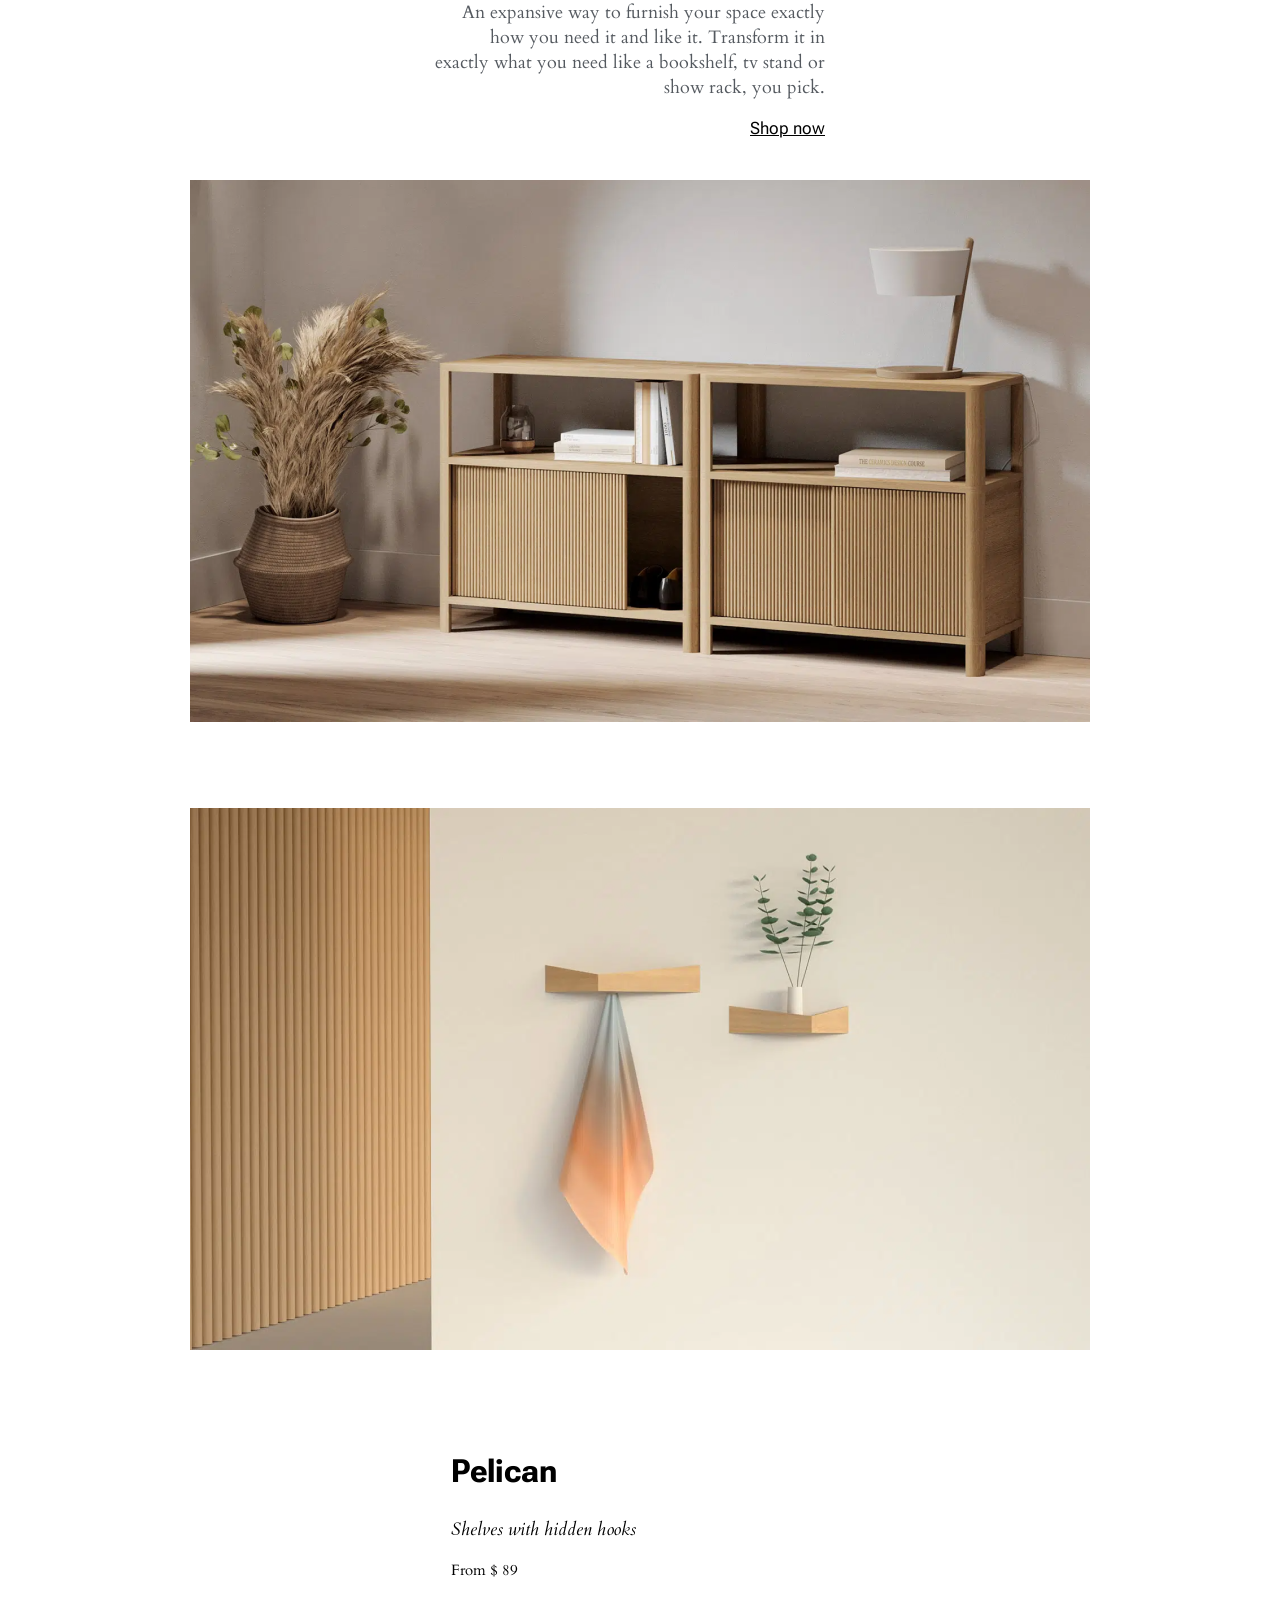
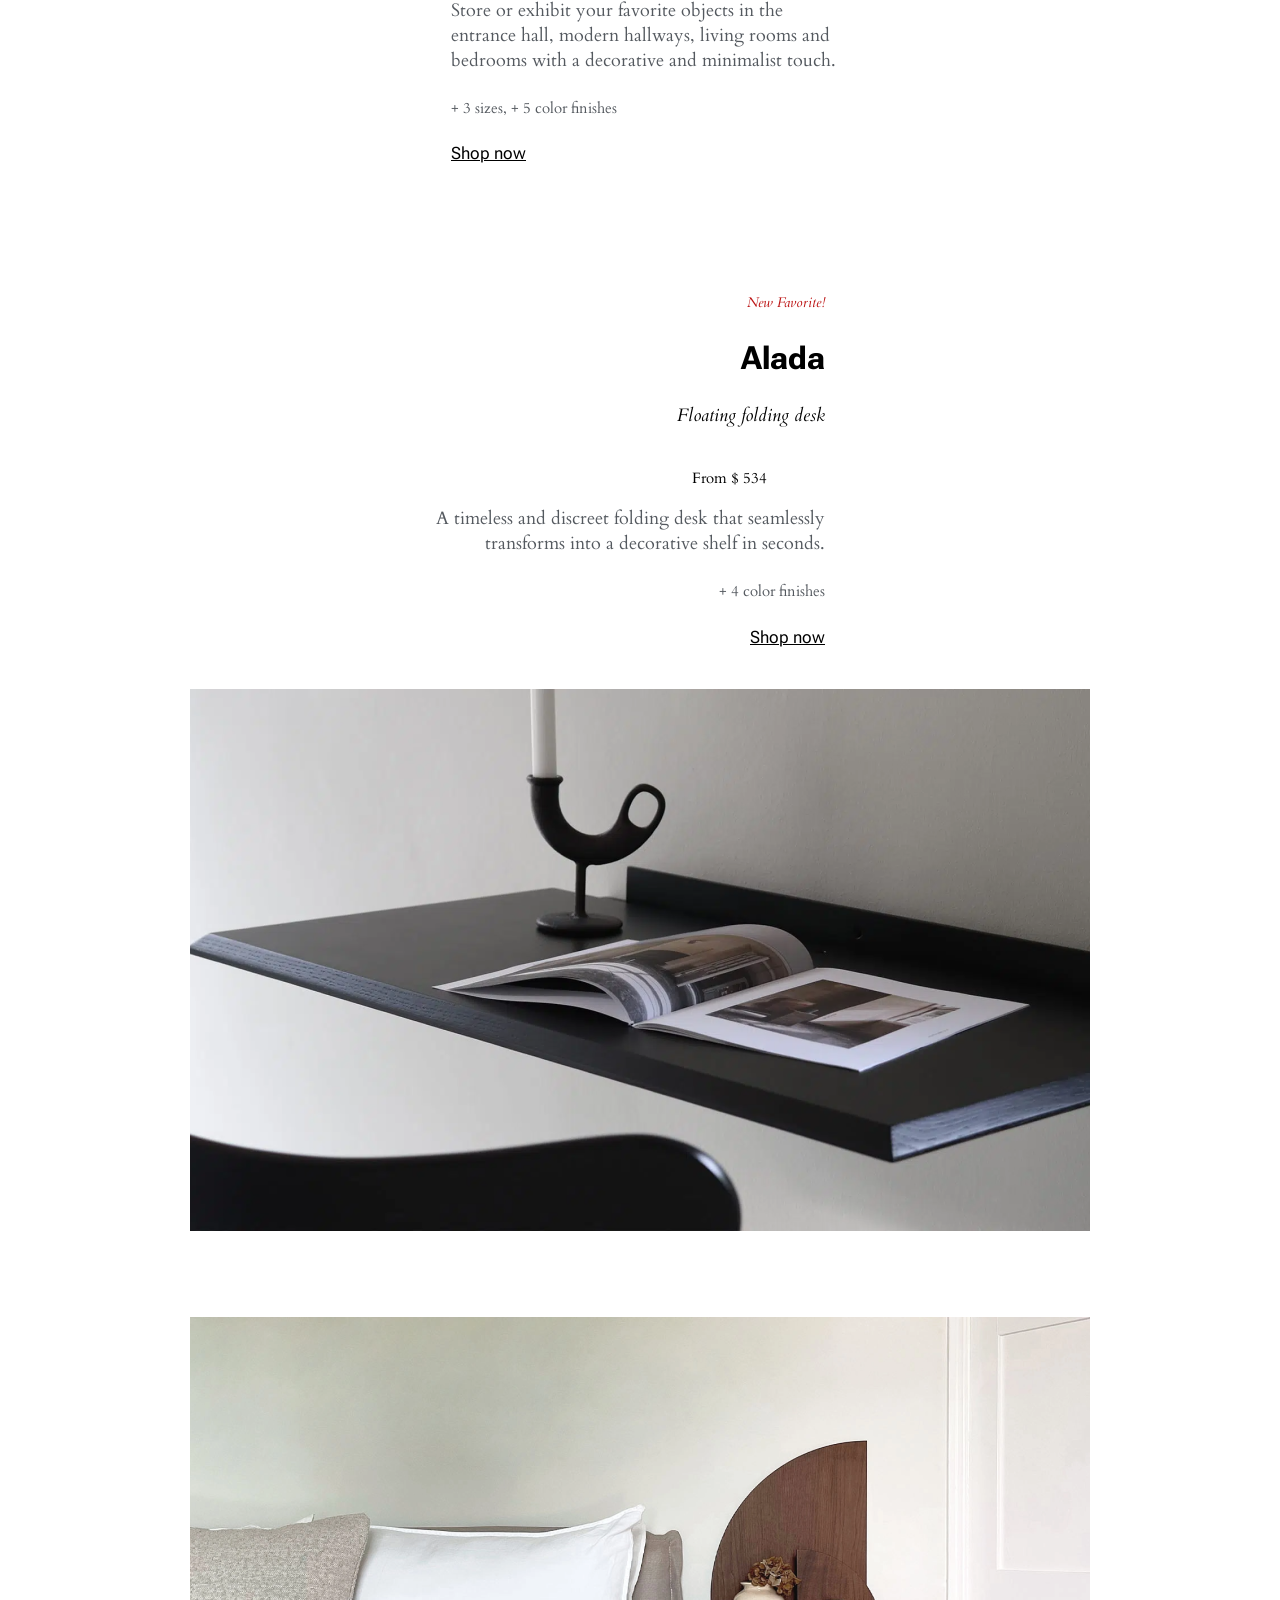
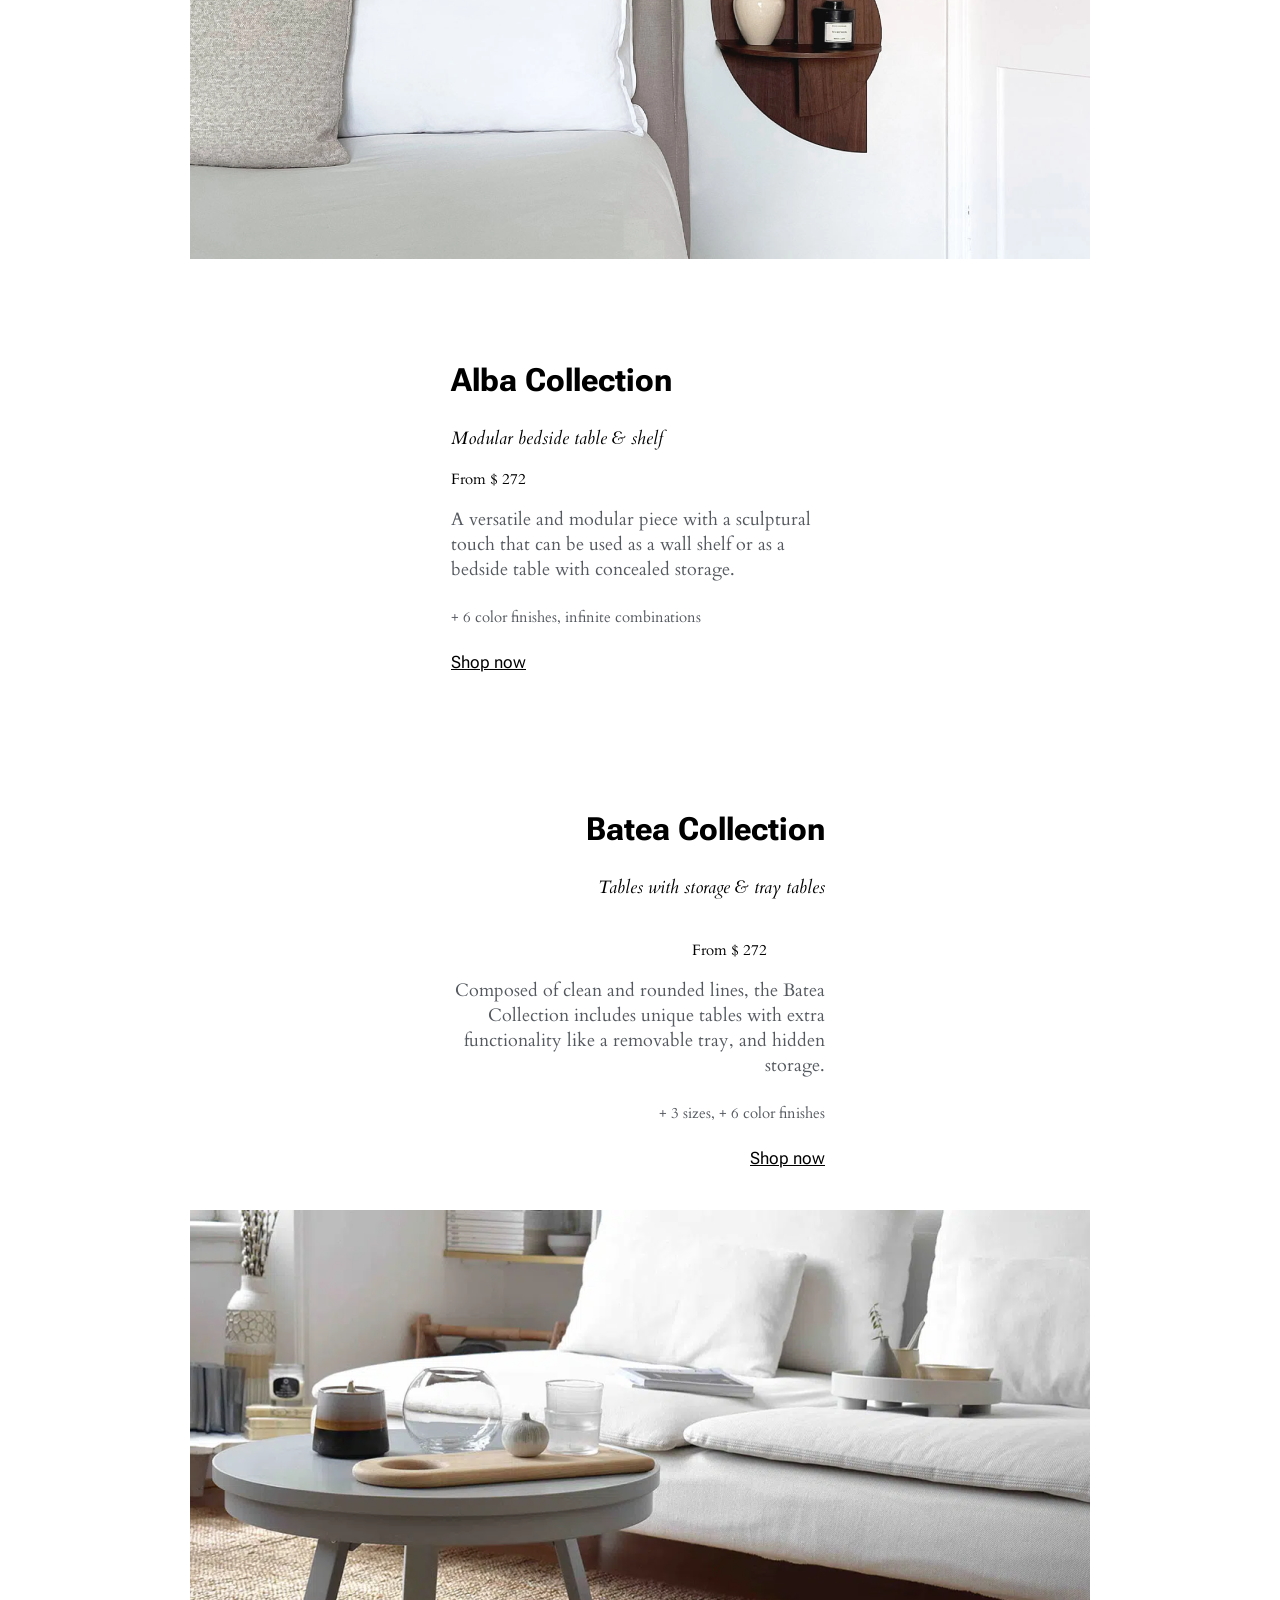
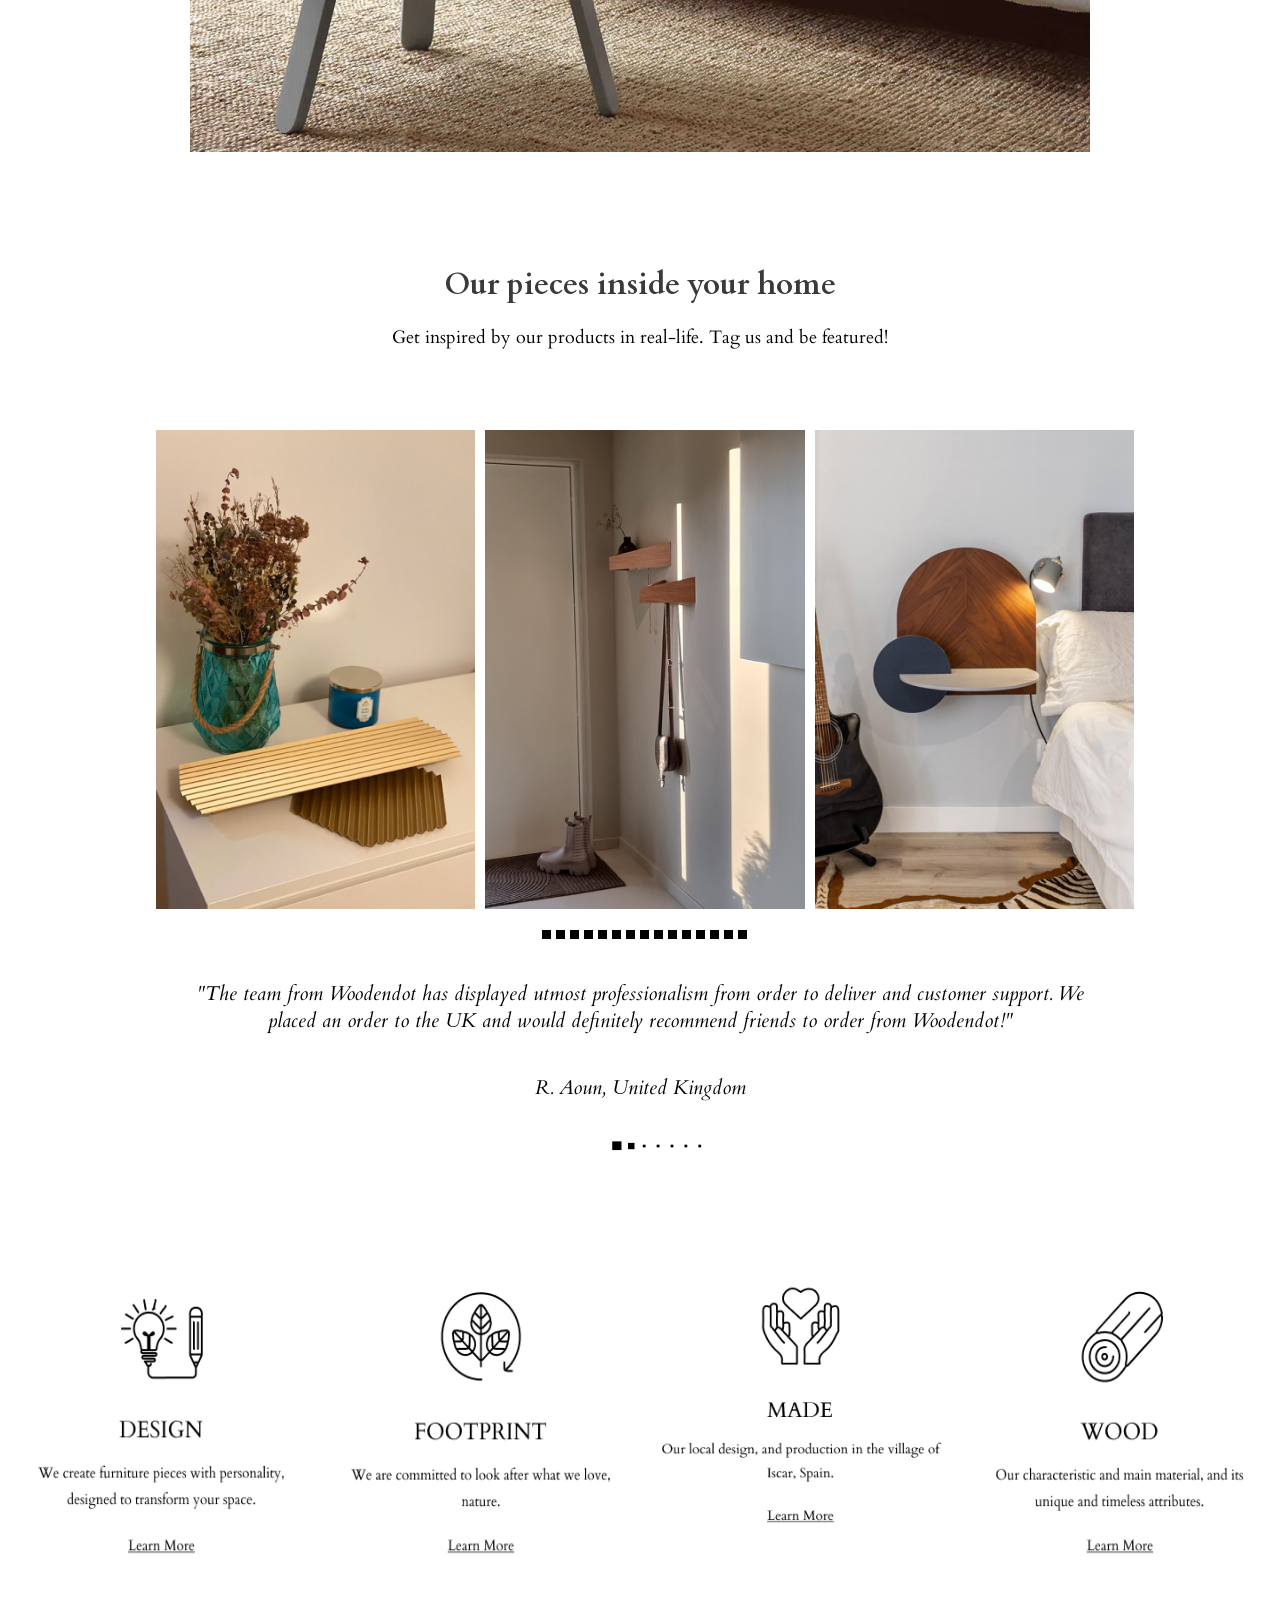
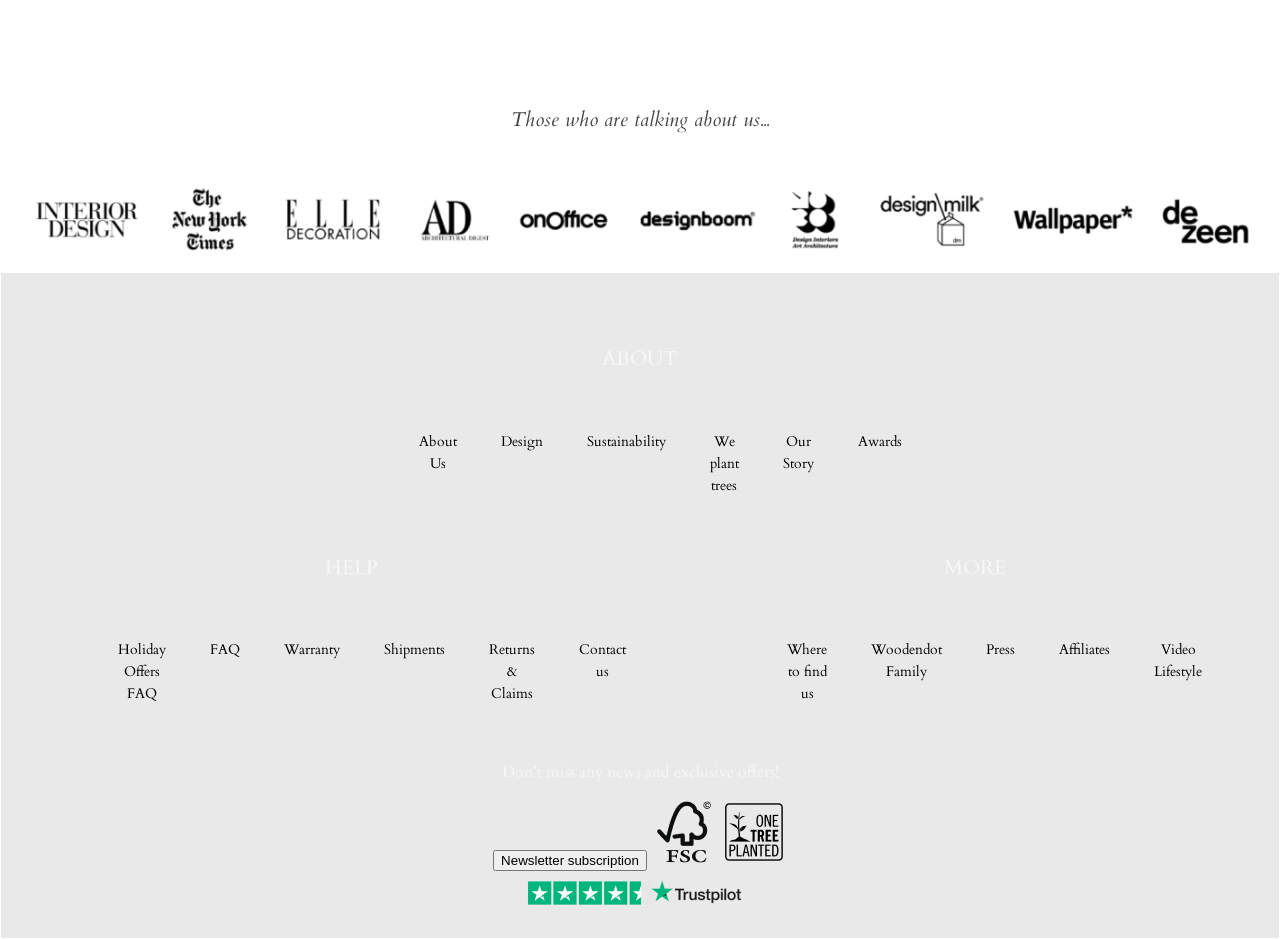
==== commit 327a6eae: "described pictures in alt attribute inside img in html" ====
--- a/index.html
+++ b/index.html
@@ -157,12 +157,14 @@
       </div>
     </main>
     <header class="section-img-bottom">
-      <img src="./IMAGEhead1.png" alt="" />
-      <img src="./IMAGEhead2.png" alt="" />
-      <img src="./IMAGEhead3.png" alt="" />
+      <img src="./IMAGEhead1.png" alt="
+      the flower is on the table" />
+      <img src="./IMAGEhead2.png" alt="bag hung on a hanger" />
+      <img src="./IMAGEhead3.png" alt="
+      there is a lamp next to the shelf" />
     </header>
     <div class="log">
-      <img src="./Framelog.png" alt="" />
+      <img src="./Framelog.png" alt="ellipsis" />
     </div>
     <section class="text-section">
       <div>
@@ -172,20 +174,21 @@
           and would definitely recommend friends to order from Woodendot!"
         </p>
         <h6>R. Aoun, United Kingdom</h6>
-        <img src="./Framelog2.png" alt="" />
+        <img src="./Framelog2.png" alt="
+        ellipsis increases" />
       </div>
     </section>
     <header class="header-bottom1">
-      <img src="./Frameheader-bottom1.png" alt="" width="25%" />
-      <img src="./Frameheader-bottom2.png" alt="" width="25%" />
-      <img src="./Frameheader-bottom3.png" alt="" width="25%" />
-      <img src="./Frameheader-bottom4.png" alt="" width="25%" />
+      <img src="./Frameheader-bottom1.png" alt="a lamp and a pencil are drawn on the logo" width="25%" />
+      <img src="./Frameheader-bottom2.png" alt="drawn on the logo" width="25%" />
+      <img src="./Frameheader-bottom3.png" alt="help" width="25%" />
+      <img src="./Frameheader-bottom4.png" alt="wood" width="25%" />
     </header>
     <section class="section">
       <div>
         <h6>Those who are talking about us...</h6>
       </div>
-      <img class="section-img" src="./IMAGEsection.png" alt="" />
+      <img class="section-img" src="./IMAGEsection.png" alt="company logos" />
     </section>
     <footer>
       <div class="row">
--- a/style.css
+++ b/style.css
@@ -5,10 +5,10 @@
   margin: 1px;
   max-width: 1440px;
   color: #f7f7f7;
+  font-family: "Cardo", serif;
 }
 nav {
   display: flex;
-  font-family: "Cardo", serif;
 }
 nav ul {
   list-style-type: none;
@@ -37,13 +37,13 @@
 .text-1 {
   max-width: 640px;
   color: white;
-  font-family: "Roboto" sans-serif;
+  font-family: "Roboto Flex", sans-serif;
   font-size: 14px;
   font-weight: 700;
   text-align: center;
 }
 .text-1 button {
-  font-family: "Cardo", serif;
+
   border: 1px solid white;
   background-color: transparent;
   color: white;
@@ -72,13 +72,11 @@
   margin-top: 106px;
 }
 .text h1 {
-  font-family: "Cardo" serif;
   font-size: 30px;
   font-weight: 700;
   color: #3a3a3a;
 }
 .text h3 {
-  font-family: "Cardo" serif;
   font-size: 18px;
   font-weight: 400;
   color: #000000;
@@ -108,14 +106,14 @@
 }
 .img-description-1 h6 {
   color: #000000;
-  font-family: "Cardo" serif;
+  
   font-weight: 400;
   font-size: 15px;
   font-style: normal;
   text-align: end;
 }
 .img-description-1 h1 {
-  font-family: "Roboto" sans-serif;
+  font-family: "Roboto Flex", sans-serif;
   font-weight: 700;
   font-size: 32px;
   color: #000000;
@@ -123,25 +121,25 @@
 .img-description-1 h3 {
   font-size: 18px;
   font-weight: 400;
-  font-family: "Cardo" serif;
+  
   font-style: italic;
   color: #000000;
 }
 .img-description-1 p {
   font-size: 18px;
   font-weight: 400;
-  font-family: "Cardo" serif;
+  
   color: #54595f;
 }
 .img-description-1 h5 {
   font-size: 15px;
   font-weight: 400;
-  font-family: "Cardo" serif;
+  
   color: #54595f;
 }
 .img-description-1 a {
   color: #000000;
-  font-family: "Roboto" sans-serif;
+  font-family: "Roboto Flex", sans-serif;
   font-weight: 400;
   font-size: 17px;
   text-decoration: underline;
@@ -150,12 +148,12 @@
 .img-description-2 h3 {
   font-size: 18px;
   font-weight: 400;
-  font-family: "Cardo" serif;
+  
   font-style: italic;
   color: #000000;
 }
 .img-description-2 h1 {
-  font-family: "Roboto" sans-serif;
+  font-family: "Roboto Flex", sans-serif;
   font-weight: 700;
   font-size: 32px;
   color: #000000;
@@ -163,13 +161,13 @@
 .img-description-1 h4 {
   font-size: 14px;
   font-weight: 400;
-  font-family: "Cardo" serif;
+  
   font-style: italic;
   color: #bc1414;
 }
 .img-description-2 h6 {
   color: #000000;
-  font-family: "Cardo" serif;
+  
   font-weight: 400;
   font-size: 15px;
   font-style: normal;
@@ -179,18 +177,18 @@
 .img-description-2 p {
   font-size: 18px;
   font-weight: 400;
-  font-family: "Cardo" serif;
+  
   color: #54595f;
 }
 .img-description-2 h5 {
   font-size: 15px;
   font-weight: 400;
-  font-family: "Cardo" serif;
+  
   color: #54595f;
 }
 .img-description-2 a {
   color: #000000;
-  font-family: "Roboto" sans-serif;
+  font-family: "Roboto Flex", sans-serif;
   font-weight: 400;
   font-size: 17px;
   text-decoration: underline;
@@ -228,7 +226,6 @@
 }
 .section div h6 {
   margin-top: 140px;
-  font-family: "Cardo", serif;
   font-weight: 400;
   font-size: 20px;
   color: #454545;
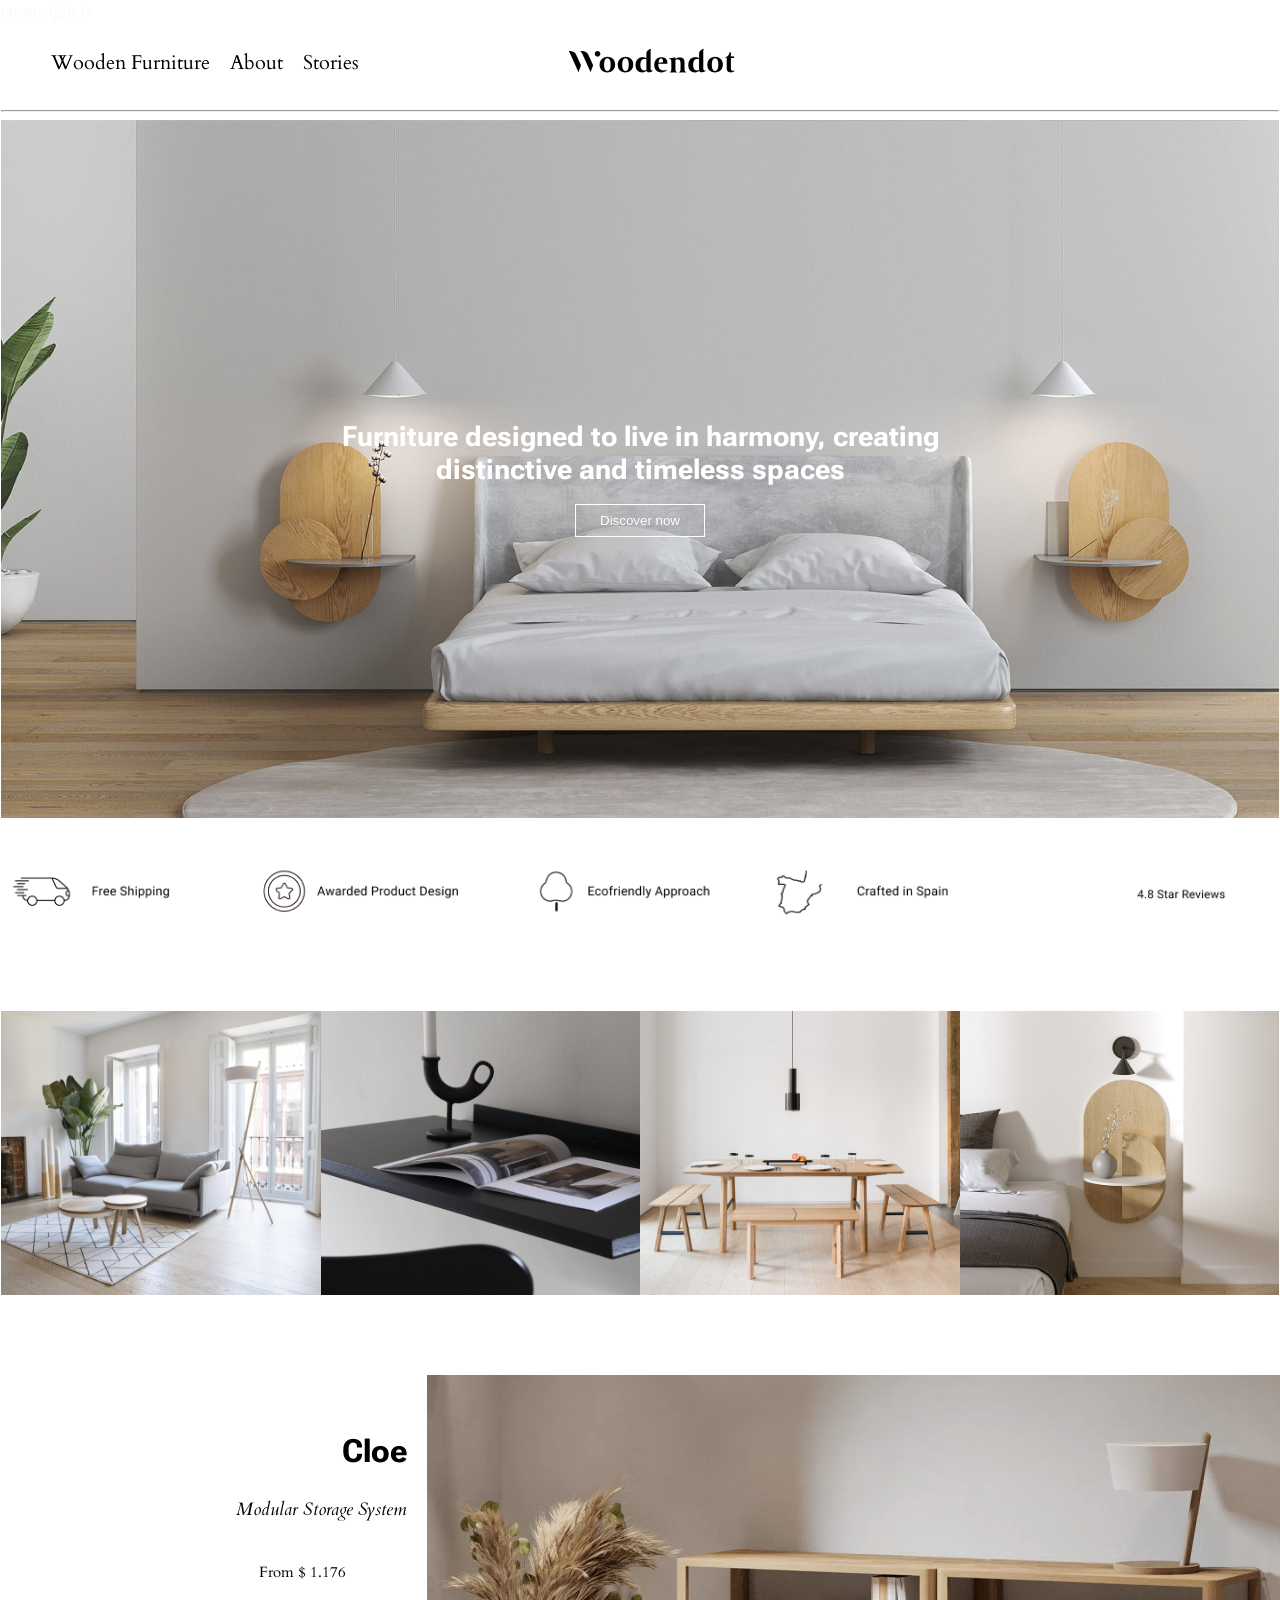
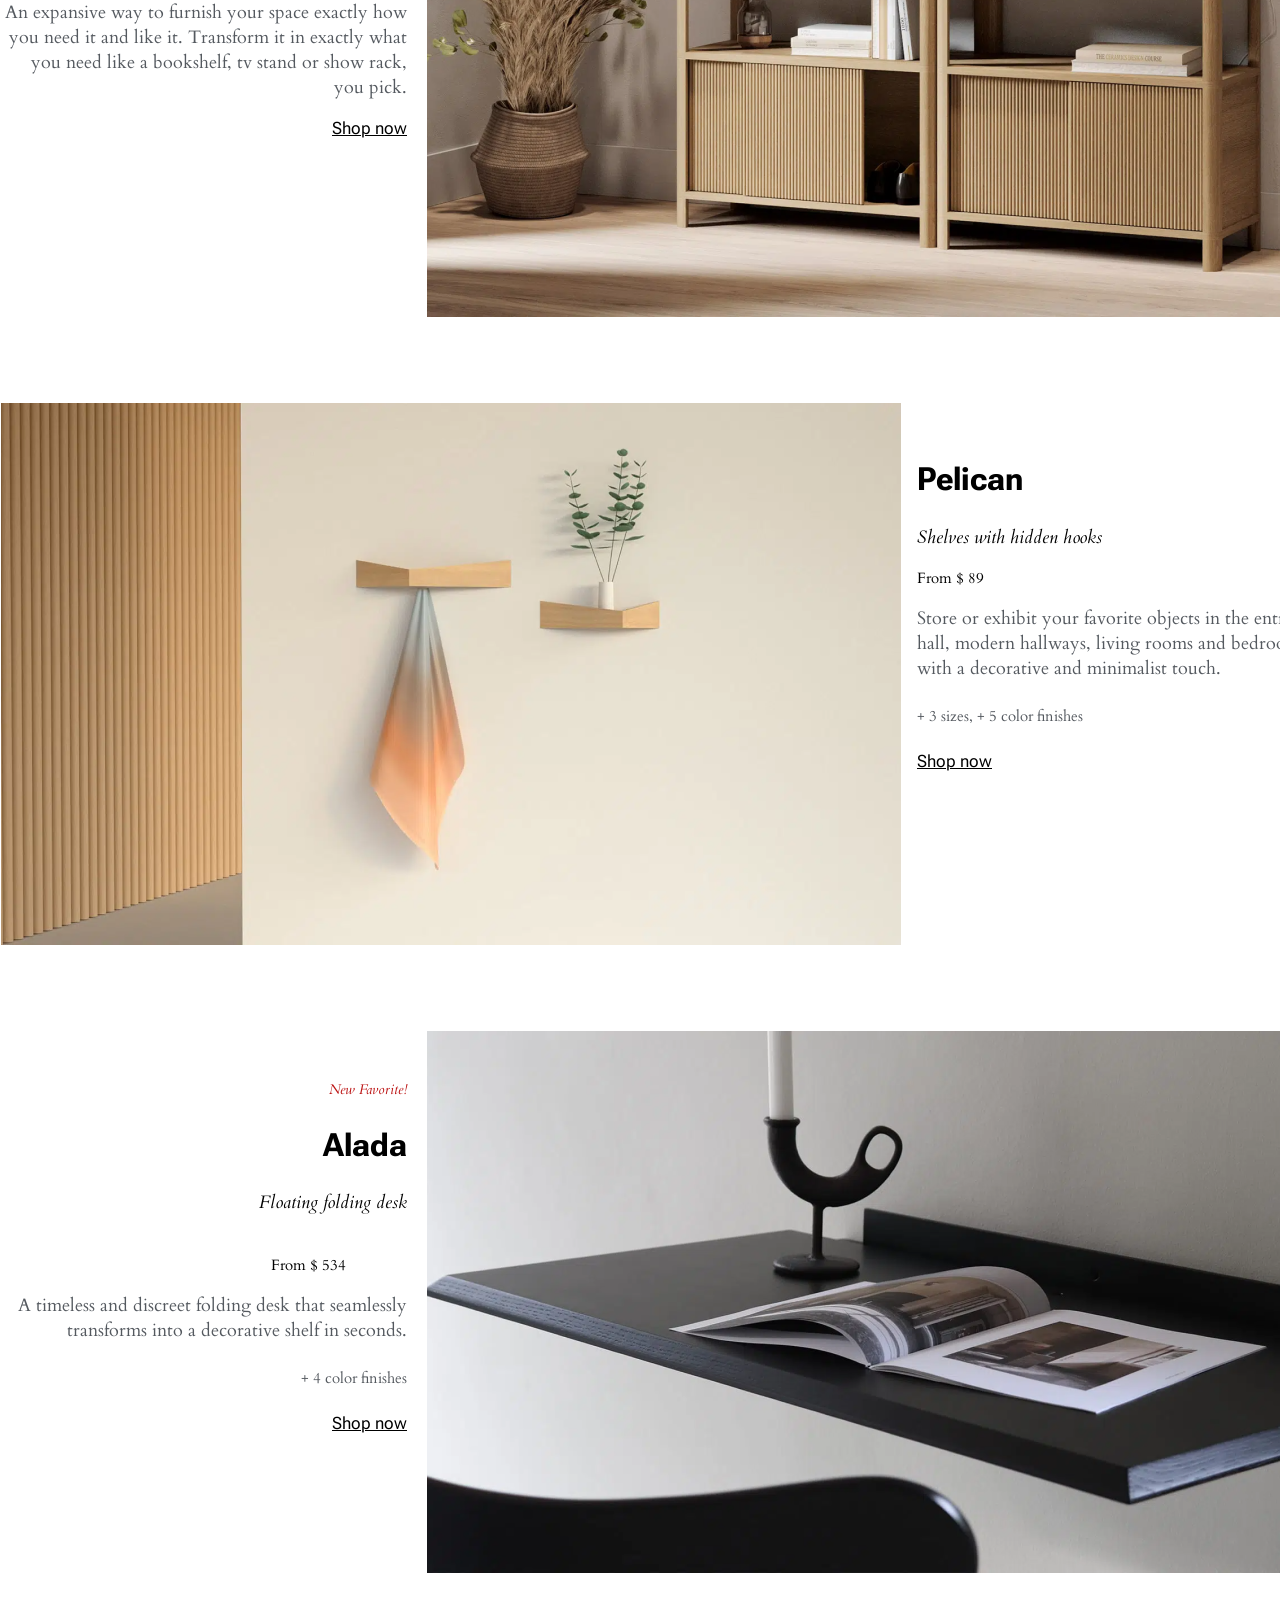
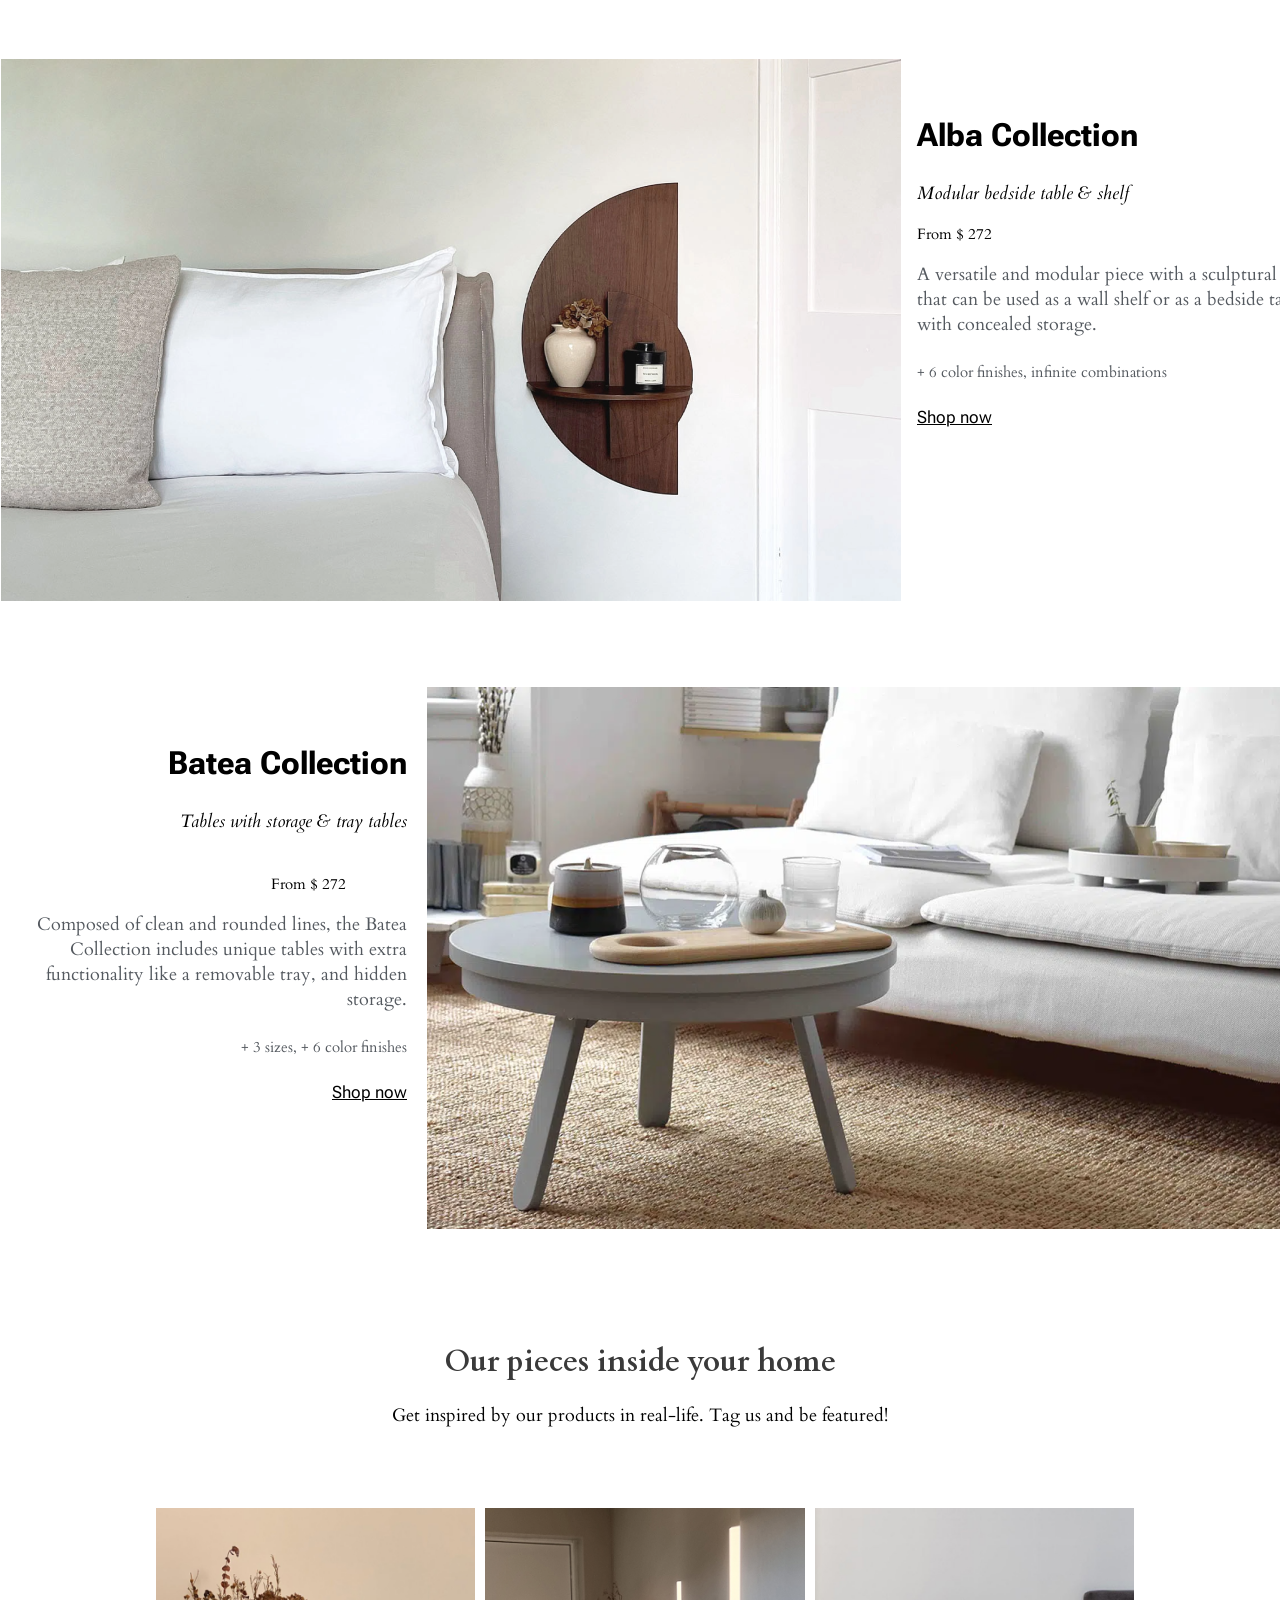
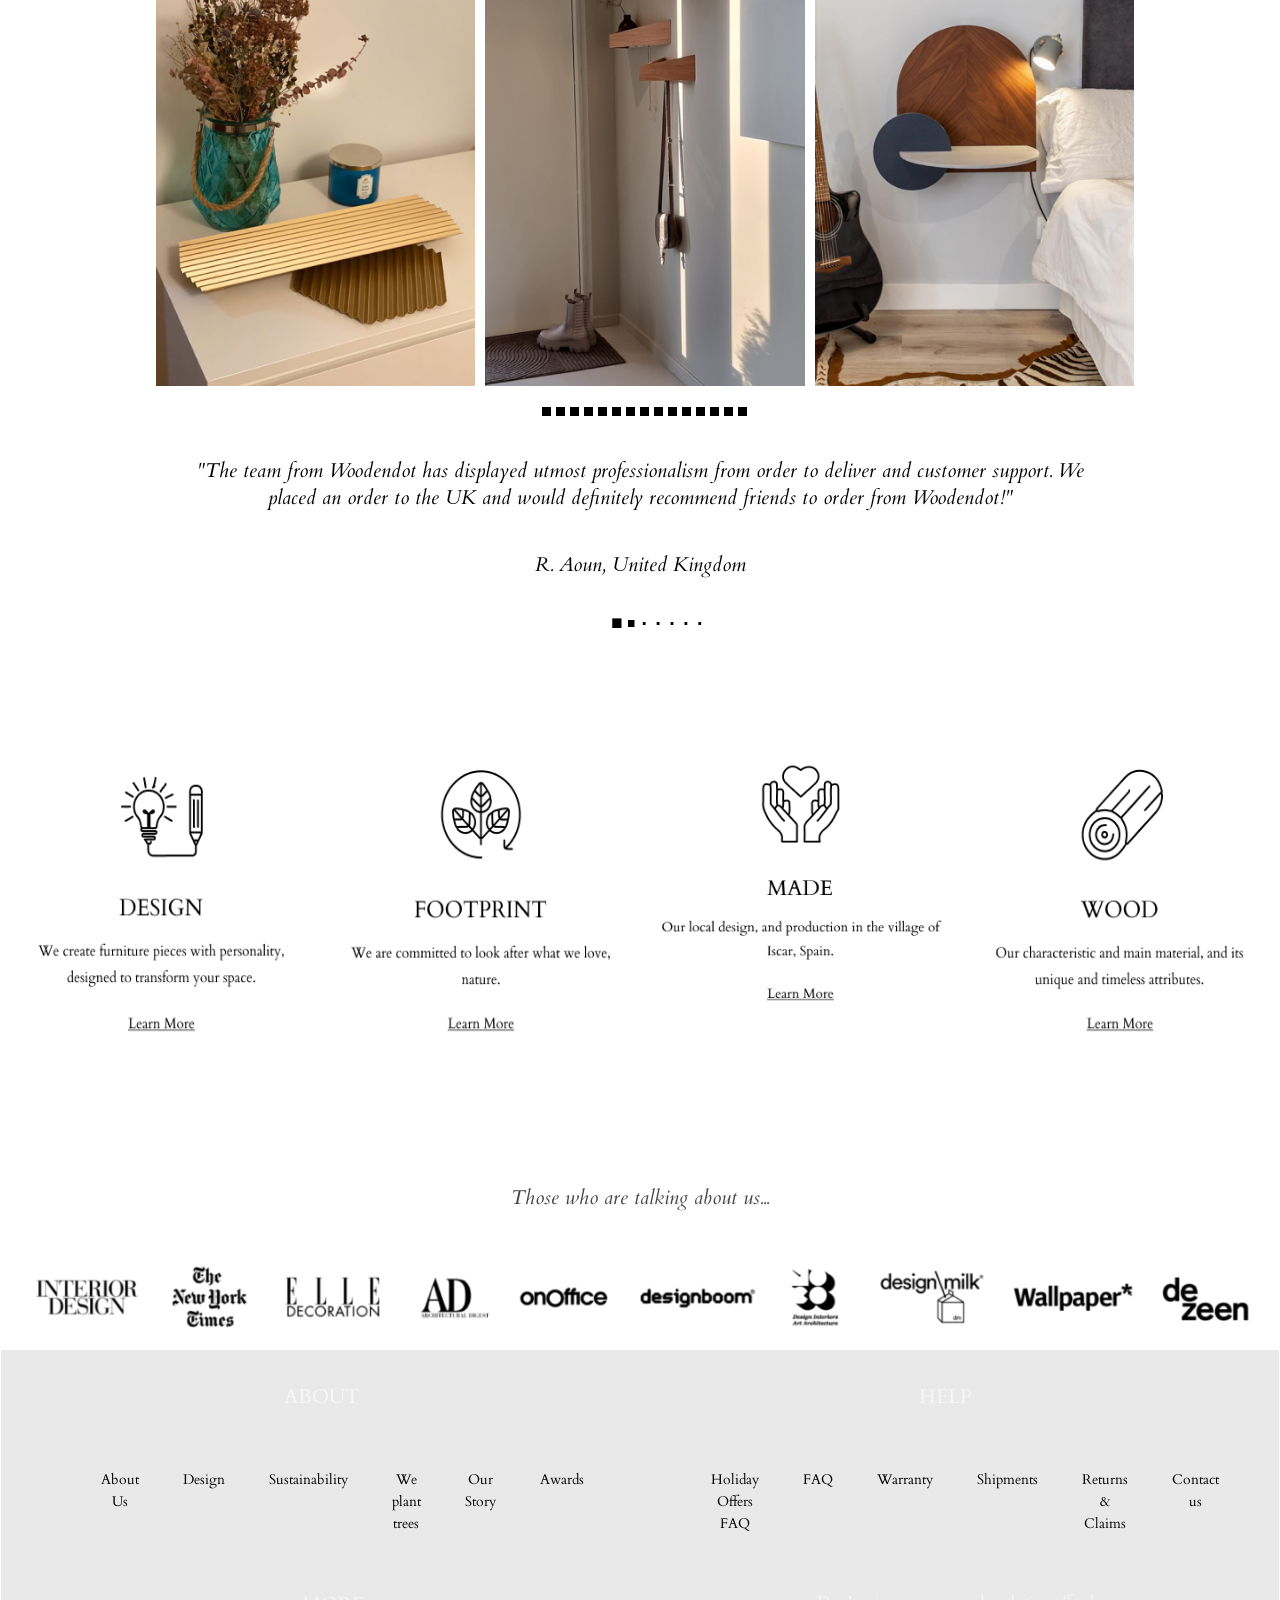
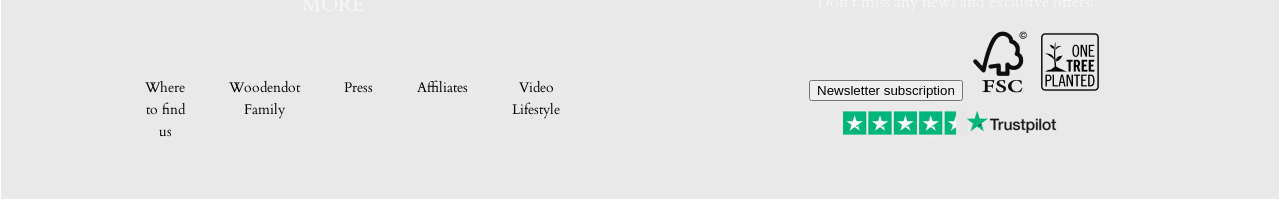
==== commit 01c34f06: "changed class name from row to row-img inside section tag in html and css" ====
--- a/index.html
+++ b/index.html
@@ -46,7 +46,7 @@
       <img src="./IMAGEheader4.png" alt="fourth Furniture image" width="25%" />
     </header>
     <section class="image-right">
-      <div class="row">
+      <div class="row-img">
         <div class="col-4">
           <div class="img-description-1">
             <h1>Cloe</h1>
@@ -66,7 +66,7 @@
       </div>
     </section>
     <section class="image-left">
-      <div class="row">
+      <div class="row-img">
         <div class="col-8">
           <img src="./IMAGEblock2.png" alt="pelican" width="65%" />
         </div>
@@ -87,7 +87,7 @@
       </div>
     </section>
     <section class="image-right">
-      <div class="row">
+      <div class="row-img">
         <div class="col-4">
           <div class="img-description-1">
             <h4>New Favorite!</h4>
@@ -108,7 +108,7 @@
       </div>
     </section>
     <section class="image-left">
-      <div class="row">
+      <div class="row-img">
         <div class="col-8">
           <img src="./IMAGEblock4.png" alt="alba img" />
         </div>
@@ -128,7 +128,7 @@
       </div>
     </section>
     <section class="image-right">
-      <div class="row">
+      <div class="row-img">
         <div class="col-4">
           <div class="img-description-1">
             <h1>Batea Collection</h1>
--- a/style.css
+++ b/style.css
@@ -88,7 +88,7 @@
 section img {
   width: 100%;
 }
-.row {
+.row-img {
   display: flex;
   justify-content: space-around;
   margin-top: 40px;
@@ -244,11 +244,9 @@
   display: flex;
   flex-wrap: wrap;
 }
-[class^="col"] {
-  padding: 0 0.5rem;
-}
 .col {
   flex: 1 1 0;
+  padding: 0 0.5rem;
 }
 .col-1 {
   flex: 0 0 8.333333%;
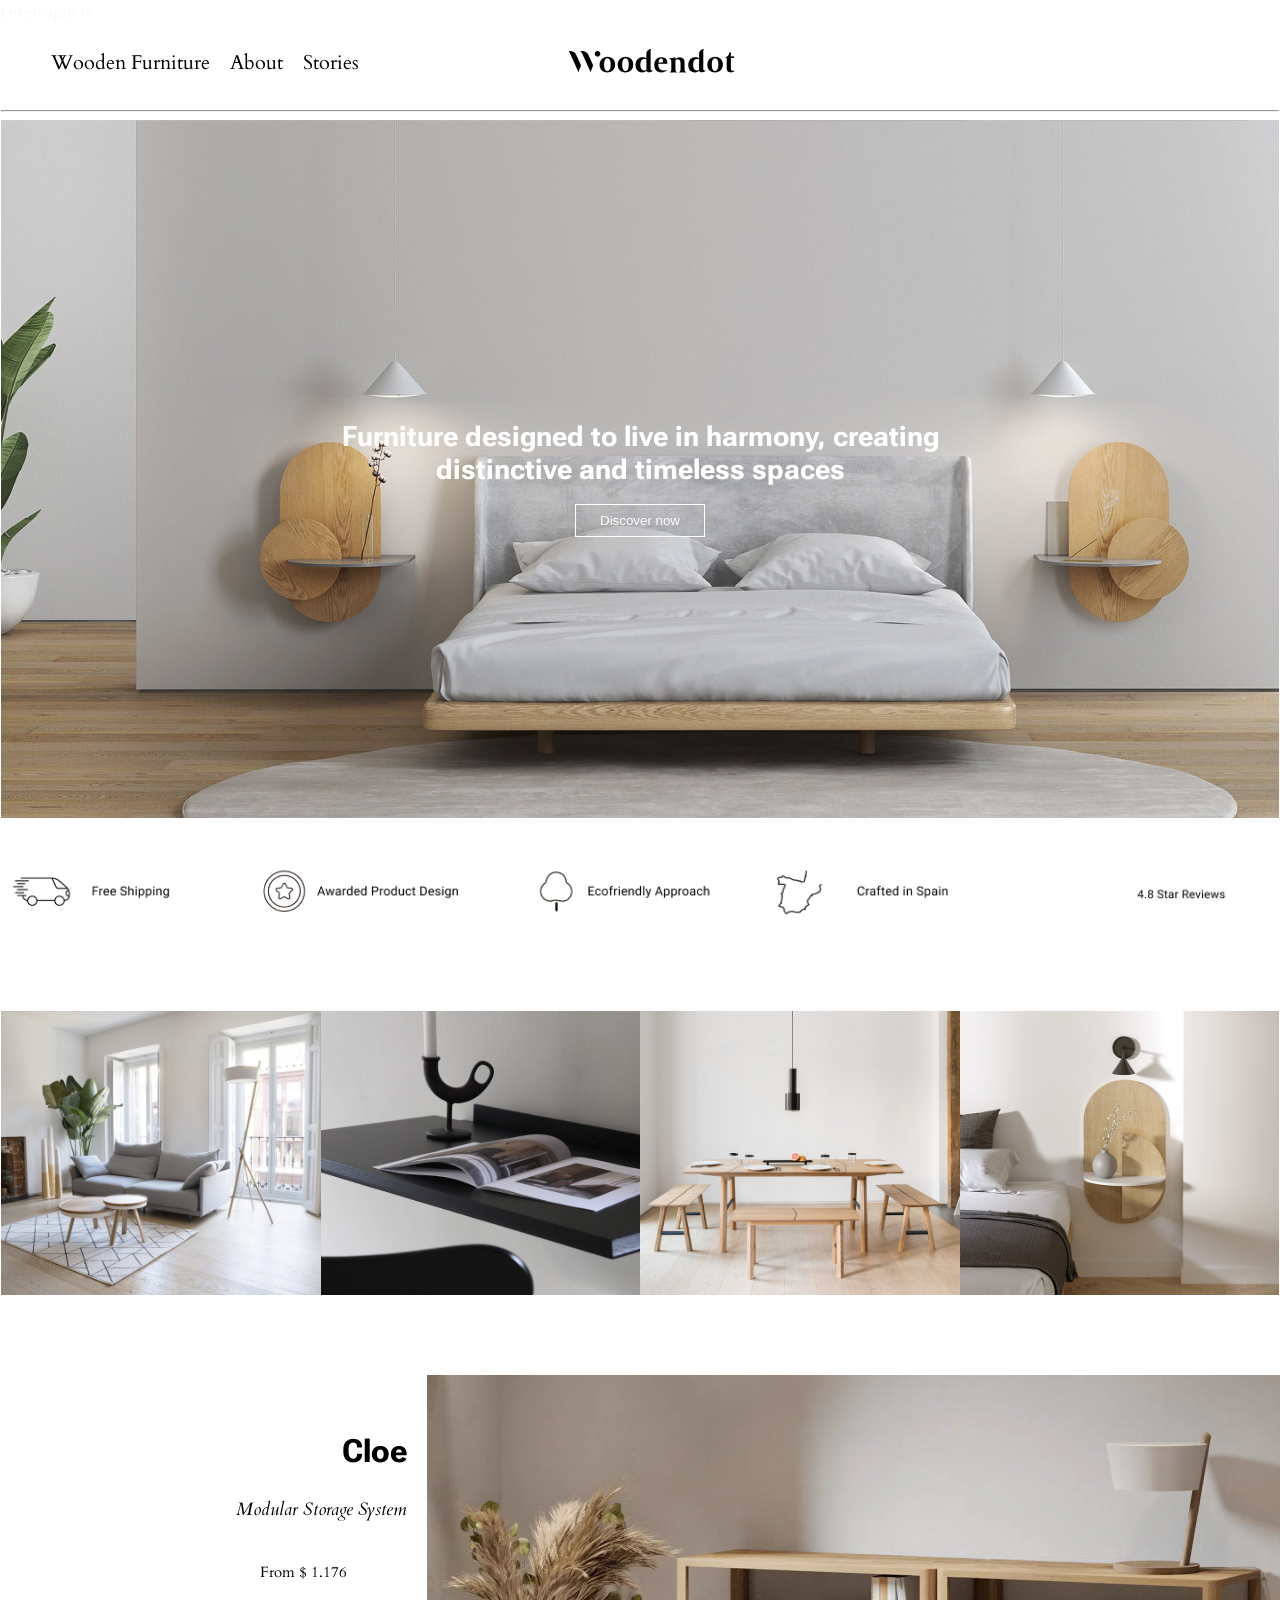
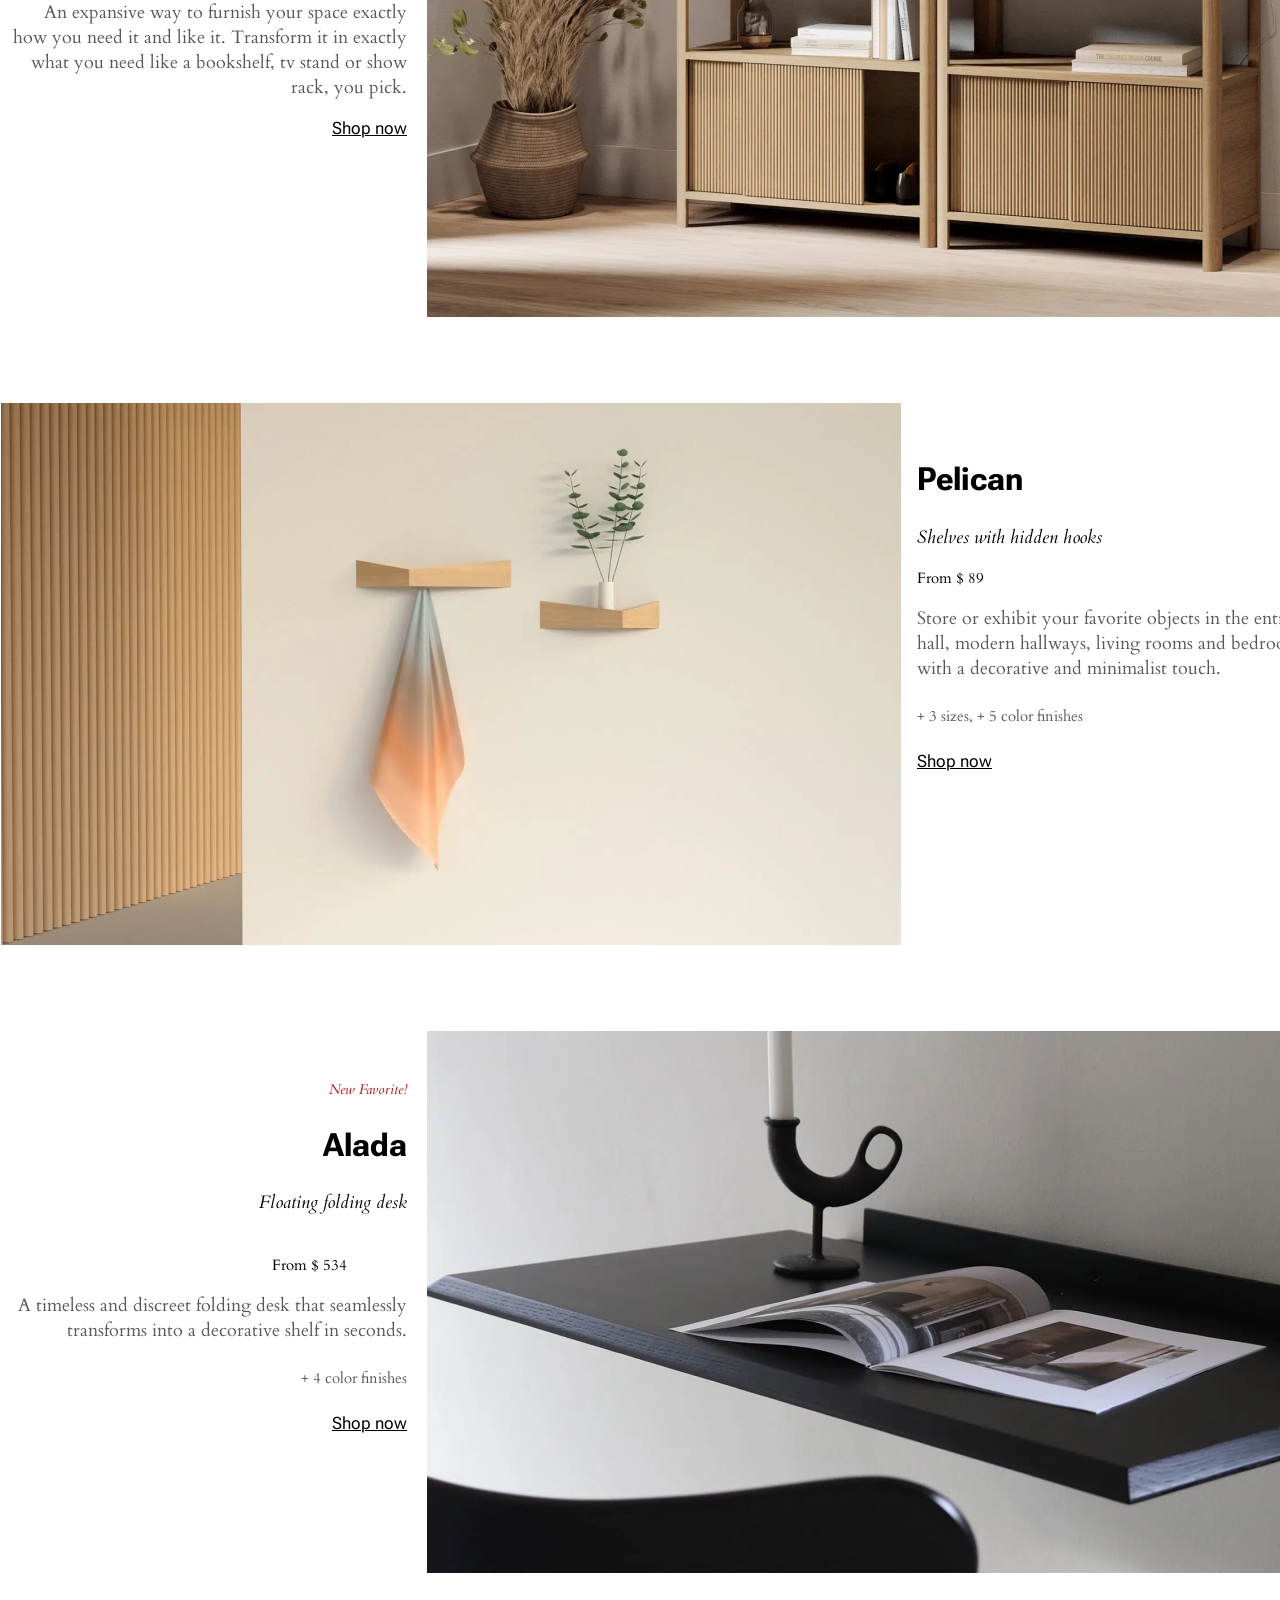
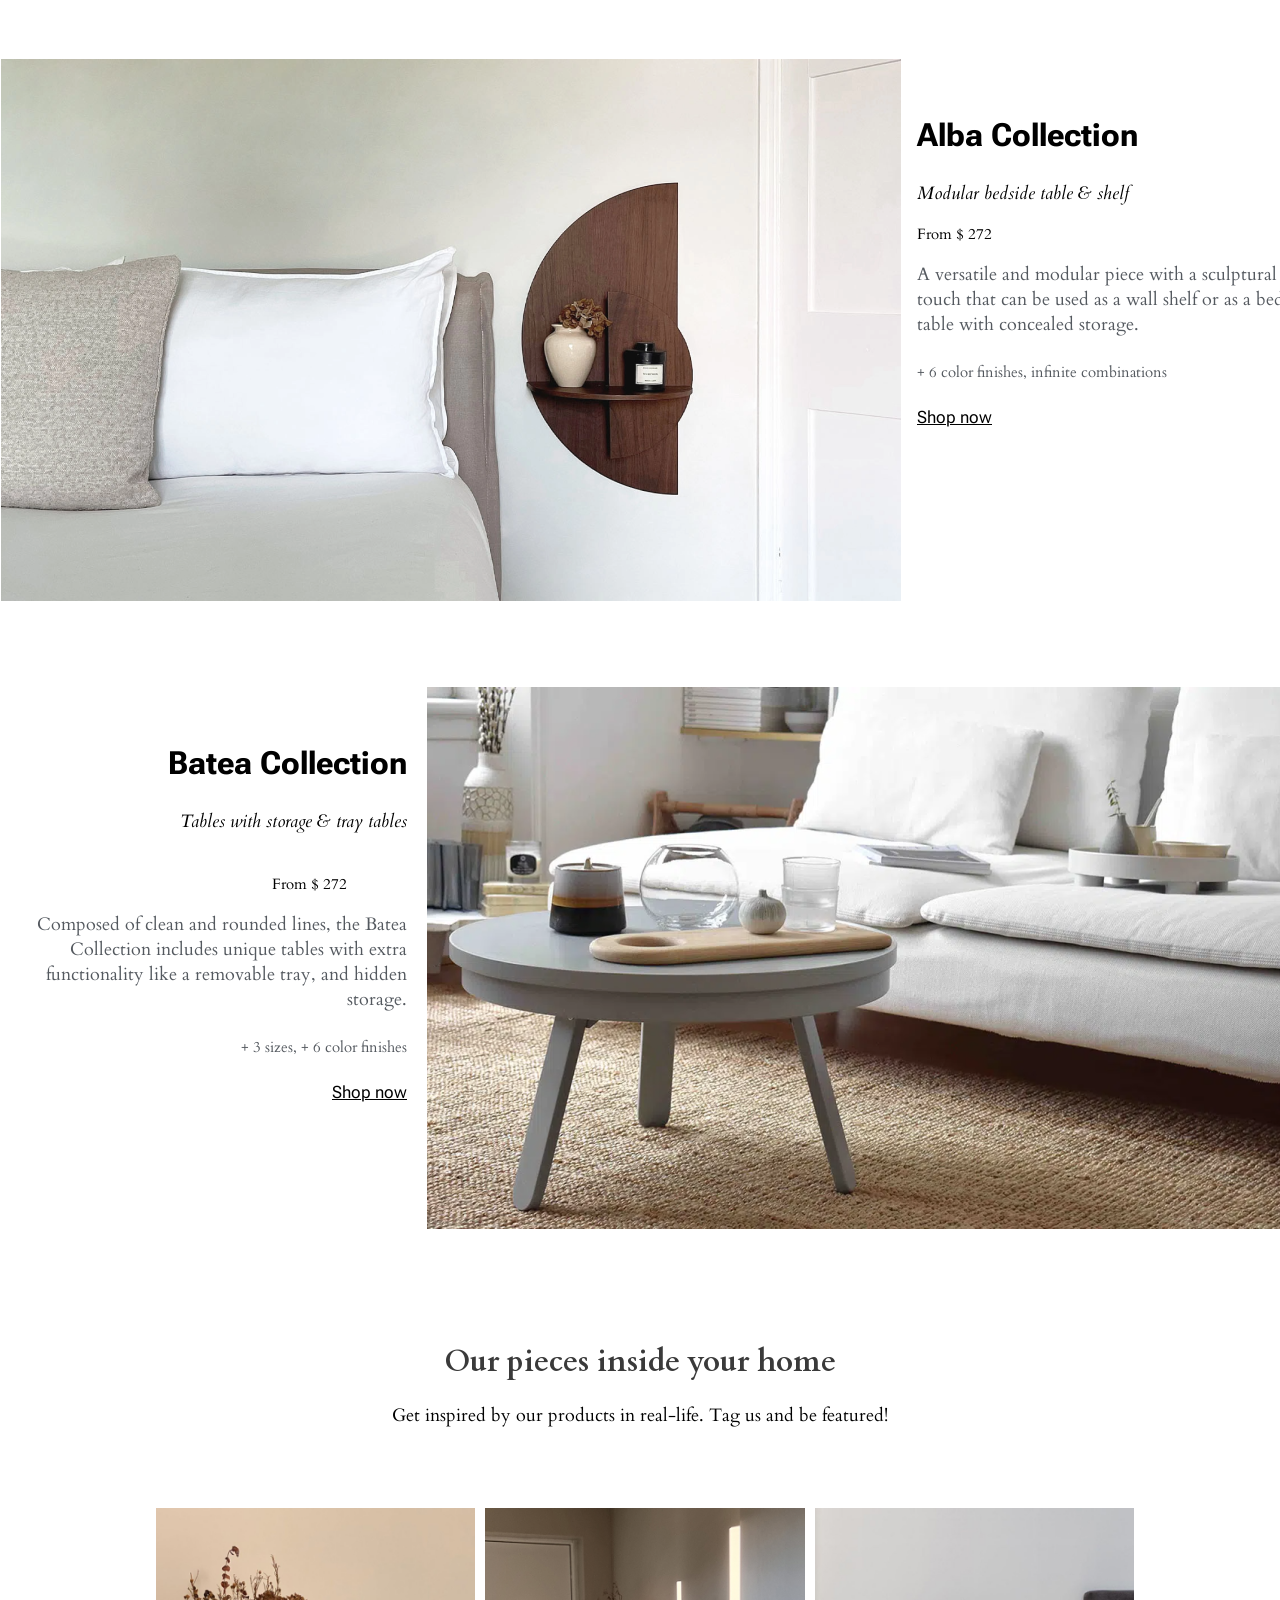
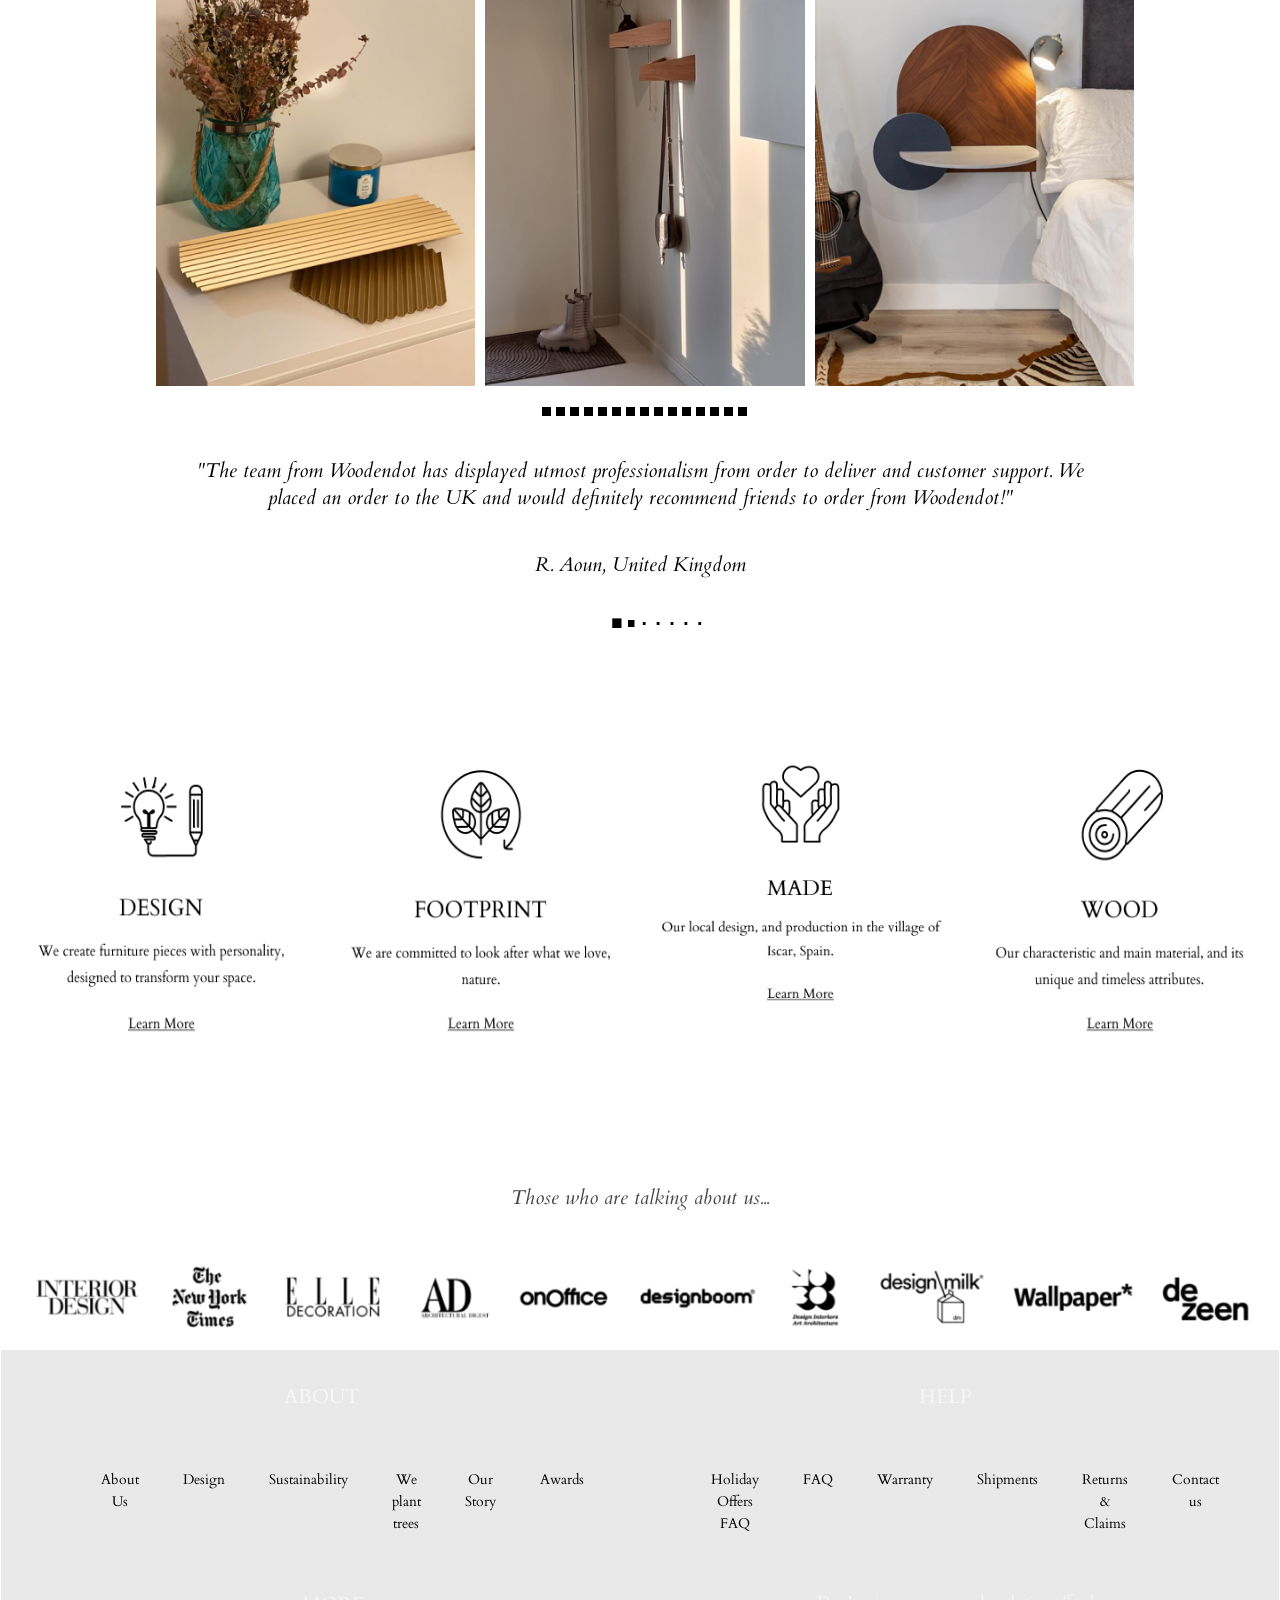
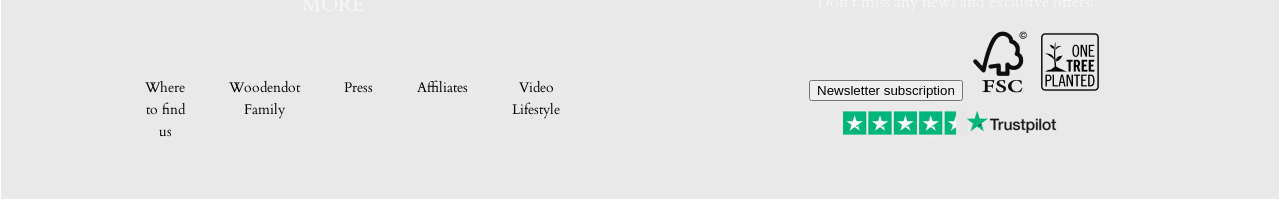
==== commit b7d9419a: "removed all the name of the picture that began with capital letters and made them small, thus correc" ====
--- a/index.html
+++ b/index.html
@@ -5,10 +5,14 @@
     <meta http-equiv="X-UA-Compatible" content="IE=edge" />
     <meta name="viewport" content="width=device-width, initial-scale=1.0" />
     <title>Document</title>
-    <title>Document</title>crossorigin />
-    <link rel="preconnect" href="https://fonts.googleapis.com">
-    <link rel="preconnect" href="https://fonts.gstatic.com" crossorigin>
-    <link href="https://fonts.googleapis.com/css2?family=Roboto+Flex:opsz,wght@8..144,400;8..144,700&display=swap" rel="stylesheet">
+    <title>Document</title>
+    crossorigin />
+    <link rel="preconnect" href="https://fonts.googleapis.com" />
+    <link rel="preconnect" href="https://fonts.gstatic.com" crossorigin />
+    <link
+      href="https://fonts.googleapis.com/css2?family=Roboto+Flex:opsz,wght@8..144,400;8..144,700&display=swap"
+      rel="stylesheet"
+    />
     <link
       href="https://fonts.googleapis.com/css2?family=Cardo:wght@400;700&family=Roboto:wght@400;700&display=swap"
       rel="stylesheet"
@@ -23,9 +27,11 @@
           <li><a href="#">About</a></li>
           <li><a href="#">Stories</a></li>
         </ul>
-        <h1 class="image1"><img src="./IMAGE1.png" alt="background-img" /></h1>
+        <h1 class="image1">
+          <img src="./images/image1.png" alt="background-img" />
+        </h1>
       </nav>
-      <hr>
+      <hr />
     </div>
     <div class="img">
       <div class="text-1">
@@ -37,13 +43,21 @@
       </div>
     </div>
     <section class="smilye">
-      <img src="./Framesmilye.png" alt="row-images" width="100%" />
+      <img src="./images/framesmilye.png" alt="row-images" width="100%" />
     </section>
     <header class="header-img">
-      <img src="./IMAGEheader1.png" alt="first Furniture image" width="25%" />
-      <img src="./IMAGEheader2.png" alt="second Furniture image" width="25%" />
-      <img src="./IMAGEheader3.png" alt="third Furniture image" width="25%" />
-      <img src="./IMAGEheader4.png" alt="fourth Furniture image" width="25%" />
+      <img src="./images/header1.png" alt="first Furniture image" width="25%" />
+      <img
+        src="./images/header2.png"
+        alt="second Furniture image"
+        width="25%"
+      />
+      <img src="./images/header3.png" alt="third Furniture image" width="25%" />
+      <img
+        src="./images/header4.png"
+        alt="fourth Furniture image"
+        width="25%"
+      />
     </header>
     <section class="image-right">
       <div class="row-img">
@@ -61,14 +75,14 @@
           </div>
         </div>
         <div class="col-8">
-          <img src="./IMAGEblock1.png" alt="cloe img" />
+          <img src="./images/block1.png" alt="cloe img" />
         </div>
       </div>
     </section>
     <section class="image-left">
       <div class="row-img">
         <div class="col-8">
-          <img src="./IMAGEblock2.png" alt="pelican" width="65%" />
+          <img src="./images/block2.png" alt="pelican" width="65%" />
         </div>
         <div class="col-4">
           <div class="img-description-2">
@@ -103,14 +117,14 @@
           </div>
         </div>
         <div class="col-8">
-          <img src="./IMAGEblock3.png" alt="alada img" />
+          <img src="./images/block3.png" alt="alada img" />
         </div>
       </div>
     </section>
     <section class="image-left">
       <div class="row-img">
         <div class="col-8">
-          <img src="./IMAGEblock4.png" alt="alba img" />
+          <img src="./images/block4.png" alt="alba img" />
         </div>
         <div class="col-4">
           <div class="img-description-2">
@@ -144,7 +158,7 @@
           </div>
         </div>
         <div class="col-8">
-          <img src="./IMAGEblock5.png" alt="Batea img" />
+          <img src="./images/block5.png" alt="Batea img" />
         </div>
       </div>
     </section>
@@ -157,14 +171,20 @@
       </div>
     </main>
     <header class="section-img-bottom">
-      <img src="./IMAGEhead1.png" alt="
-      the flower is on the table" />
-      <img src="./IMAGEhead2.png" alt="bag hung on a hanger" />
-      <img src="./IMAGEhead3.png" alt="
-      there is a lamp next to the shelf" />
+      <img
+        src="./images/head1.png"
+        alt="
+      the flower is on the table"
+      />
+      <img src="./images/head2.png" alt="bag hung on a hanger" />
+      <img
+        src="./images/head3.png"
+        alt="
+      there is a lamp next to the shelf"
+      />
     </header>
     <div class="log">
-      <img src="./Framelog.png" alt="ellipsis" />
+      <img src="./images/log1.png" alt="ellipsis" />
     </div>
     <section class="text-section">
       <div>
@@ -174,21 +194,32 @@
           and would definitely recommend friends to order from Woodendot!"
         </p>
         <h6>R. Aoun, United Kingdom</h6>
-        <img src="./Framelog2.png" alt="
-        ellipsis increases" />
+        <img
+          src="./images/log2.png"
+          alt="
+        ellipsis increases"
+        />
       </div>
     </section>
     <header class="header-bottom1">
-      <img src="./Frameheader-bottom1.png" alt="a lamp and a pencil are drawn on the logo" width="25%" />
-      <img src="./Frameheader-bottom2.png" alt="drawn on the logo" width="25%" />
-      <img src="./Frameheader-bottom3.png" alt="help" width="25%" />
-      <img src="./Frameheader-bottom4.png" alt="wood" width="25%" />
+      <img
+        src="./images/header-bottom1.png"
+        alt="a lamp and a pencil are drawn on the logo"
+        width="25%"
+      />
+      <img
+        src="./images/header-bottom2.png"
+        alt="drawn on the logo"
+        width="25%"
+      />
+      <img src="./images/header-bottom3.png" alt="help" width="25%" />
+      <img src="./images/header-bottom4.png" alt="wood" width="25%" />
     </header>
     <section class="section">
       <div>
         <h6>Those who are talking about us...</h6>
       </div>
-      <img class="section-img" src="./IMAGEsection.png" alt="company logos" />
+      <img class="section-img" src="./images/section.png" alt="company logos" />
     </section>
     <footer>
       <div class="row">
@@ -240,9 +271,9 @@
           <div class="footer-content">
             <p>Don’t miss any news and exclusive offers!</p>
             <button>Newsletter subscription</button>
-            <img src="./IMAGEfsc.png" alt="footer 1 image" />
-            <img src="./IMAGEotp.png" alt="footer 2 image" />
-            <img src="./IMAGEtrustpilot.png" alt="footer 3 image" />
+            <img src="./images/fsc.png" alt="footer 1 image" />
+            <img src="./images/otp.png" alt="footer 2 image" />
+            <img src="./images/trustpilot.png" alt="footer 3 image" />
           </div>
         </div>
       </div>
--- a/style.css
+++ b/style.css
@@ -28,7 +28,7 @@
   margin-bottom: 0px;
 }
 .img {
-  background-image: url(./IMAGE2.png);
+  background-image: url(./images/image2.png);
   height: 698px;
   display: flex;
   align-items: center;
@@ -102,6 +102,7 @@
   text-align: right;
   padding-top: 70px;
   padding-right: 20px;
+  padding-left: 6px;
   margin: 0;
 }
 .img-description-1 h6 {
@@ -208,6 +209,7 @@
   text-align: left;
   padding-top: 70px;
   padding-left: 16px;
+  padding-right: 6px;
   margin: 0;
 }
 .text-section div p,
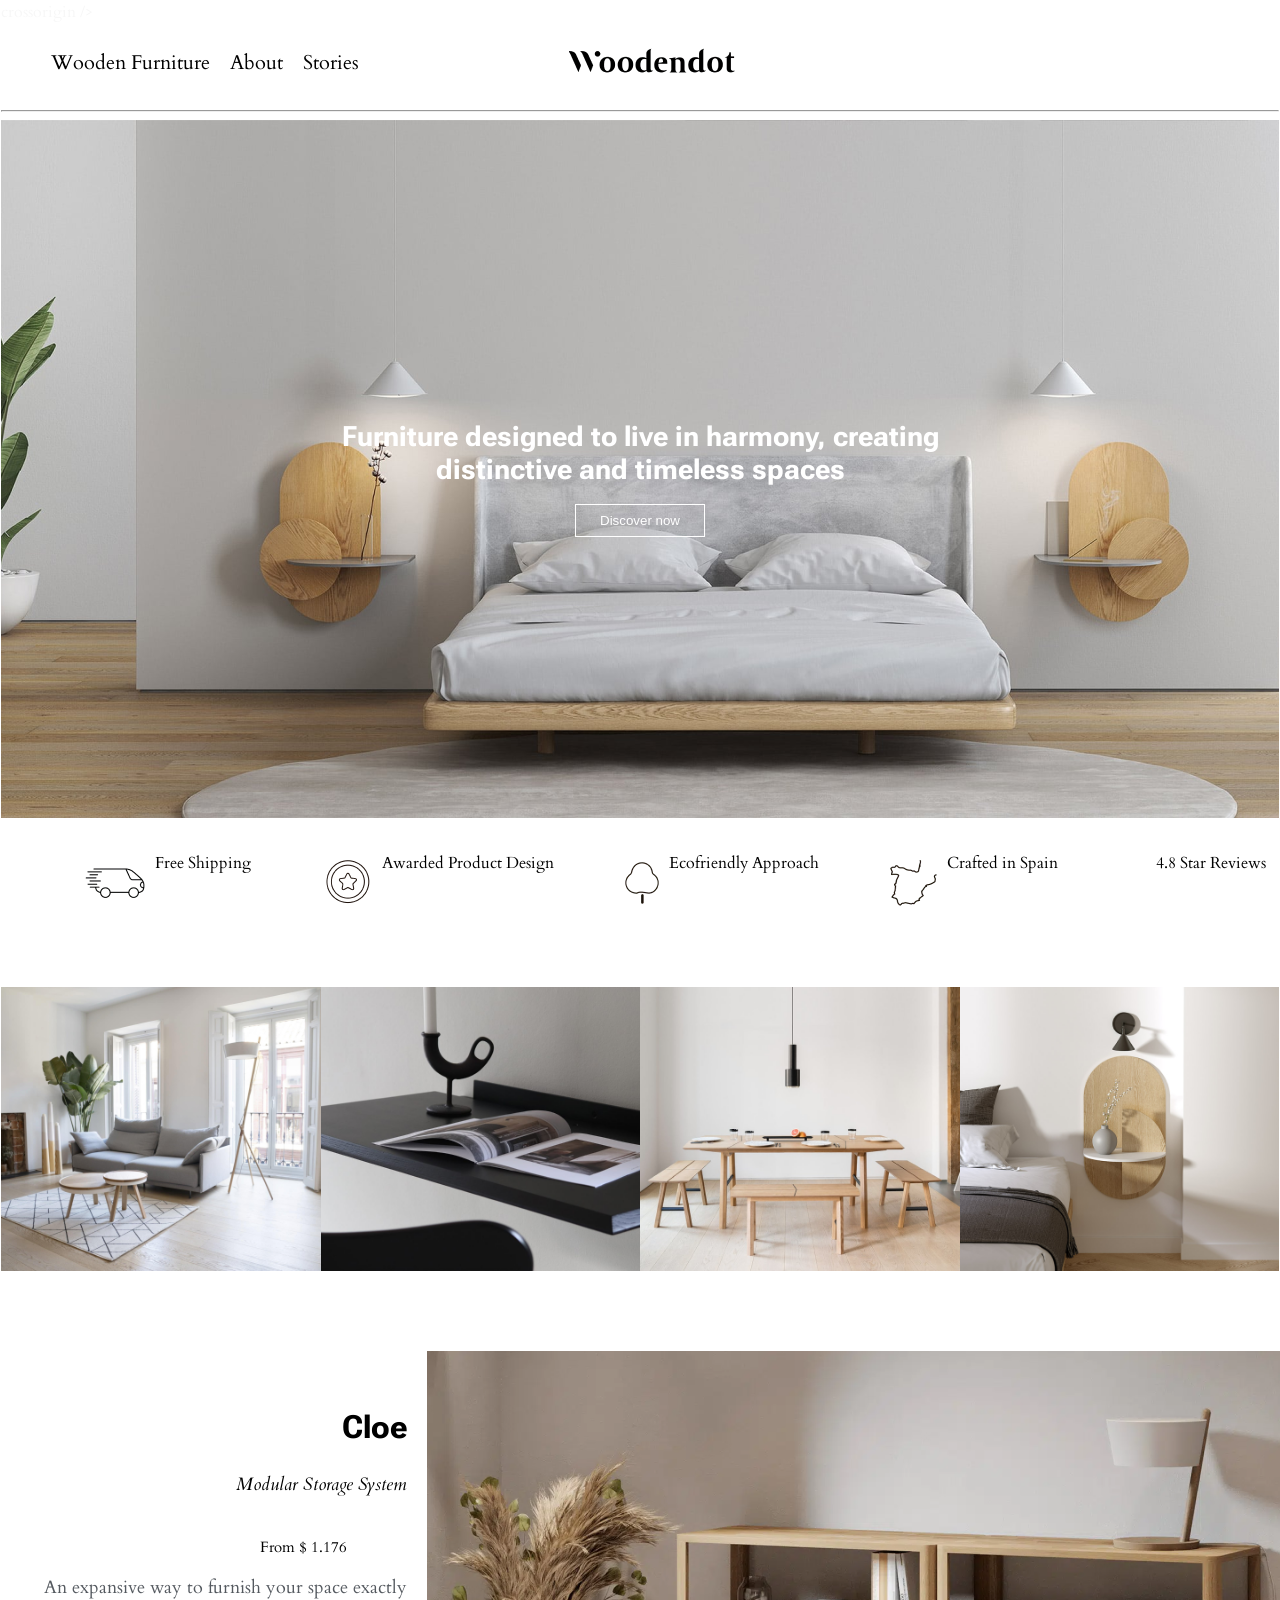
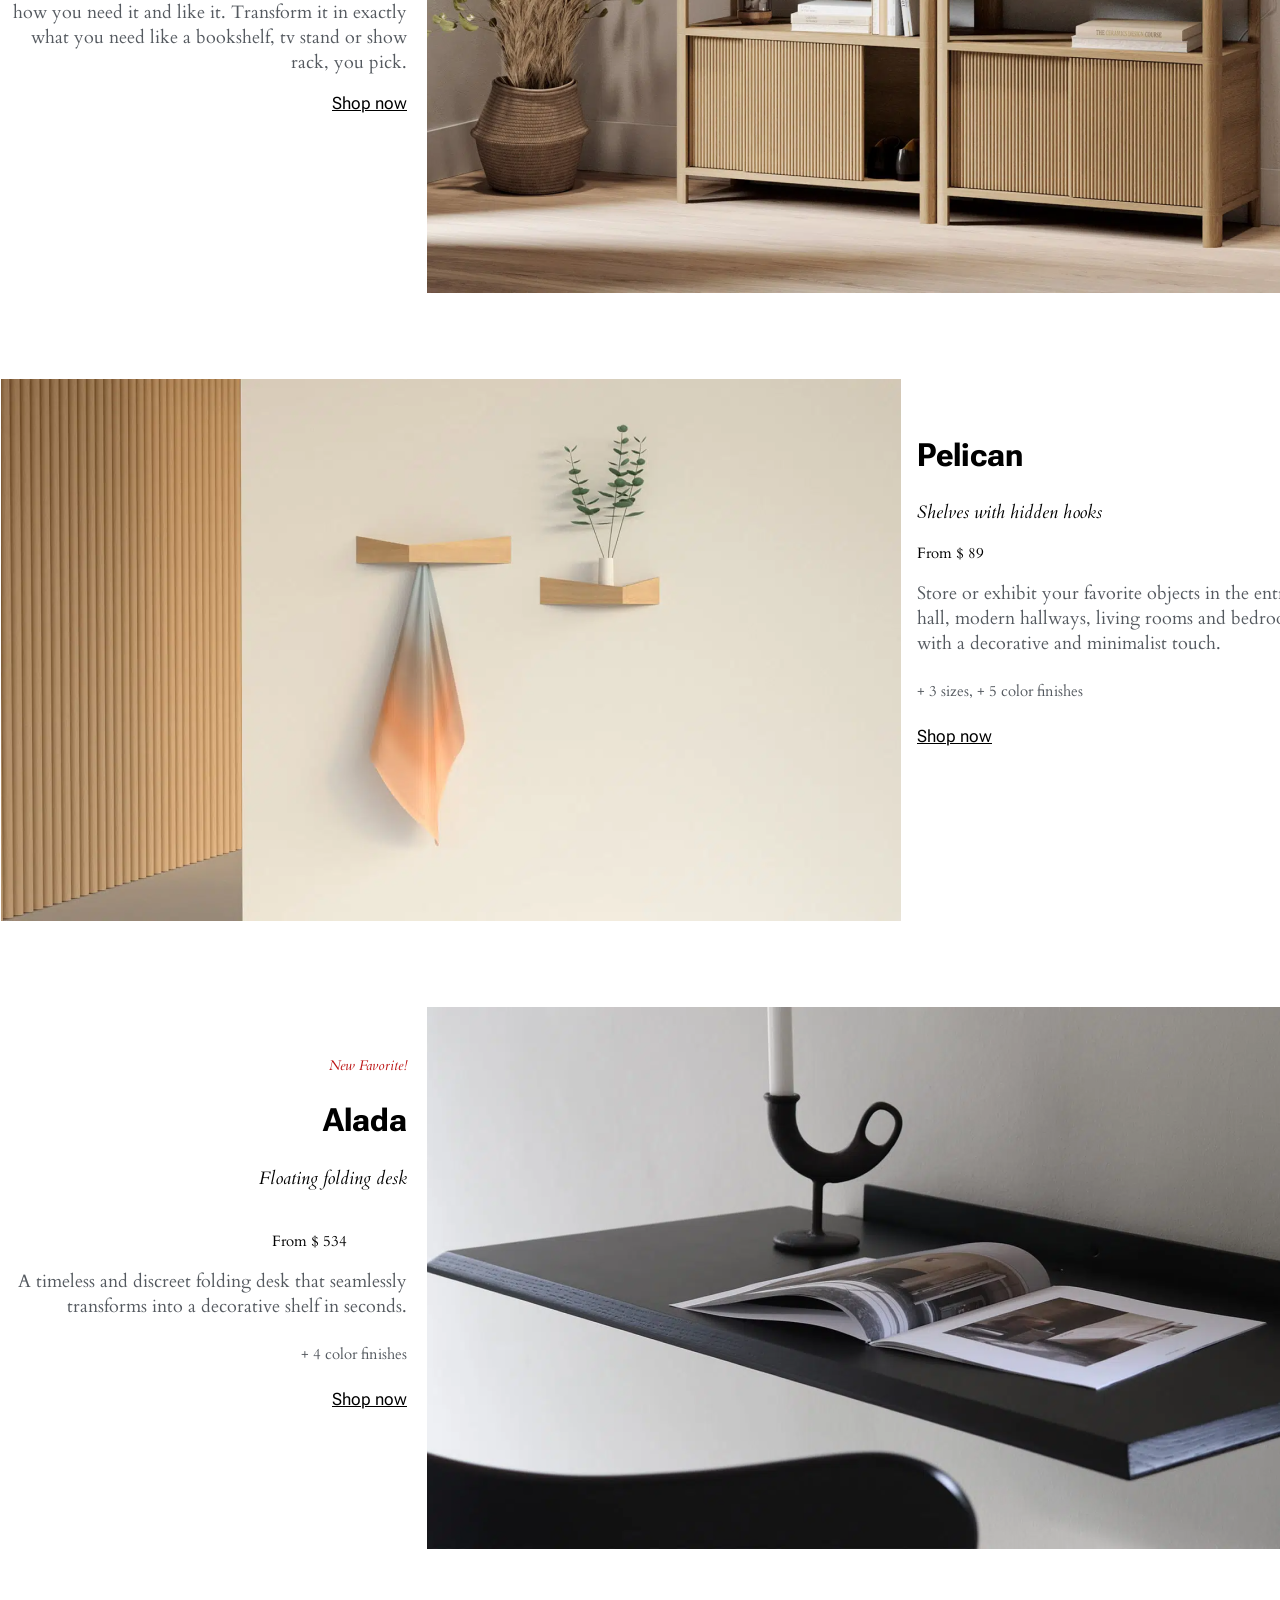
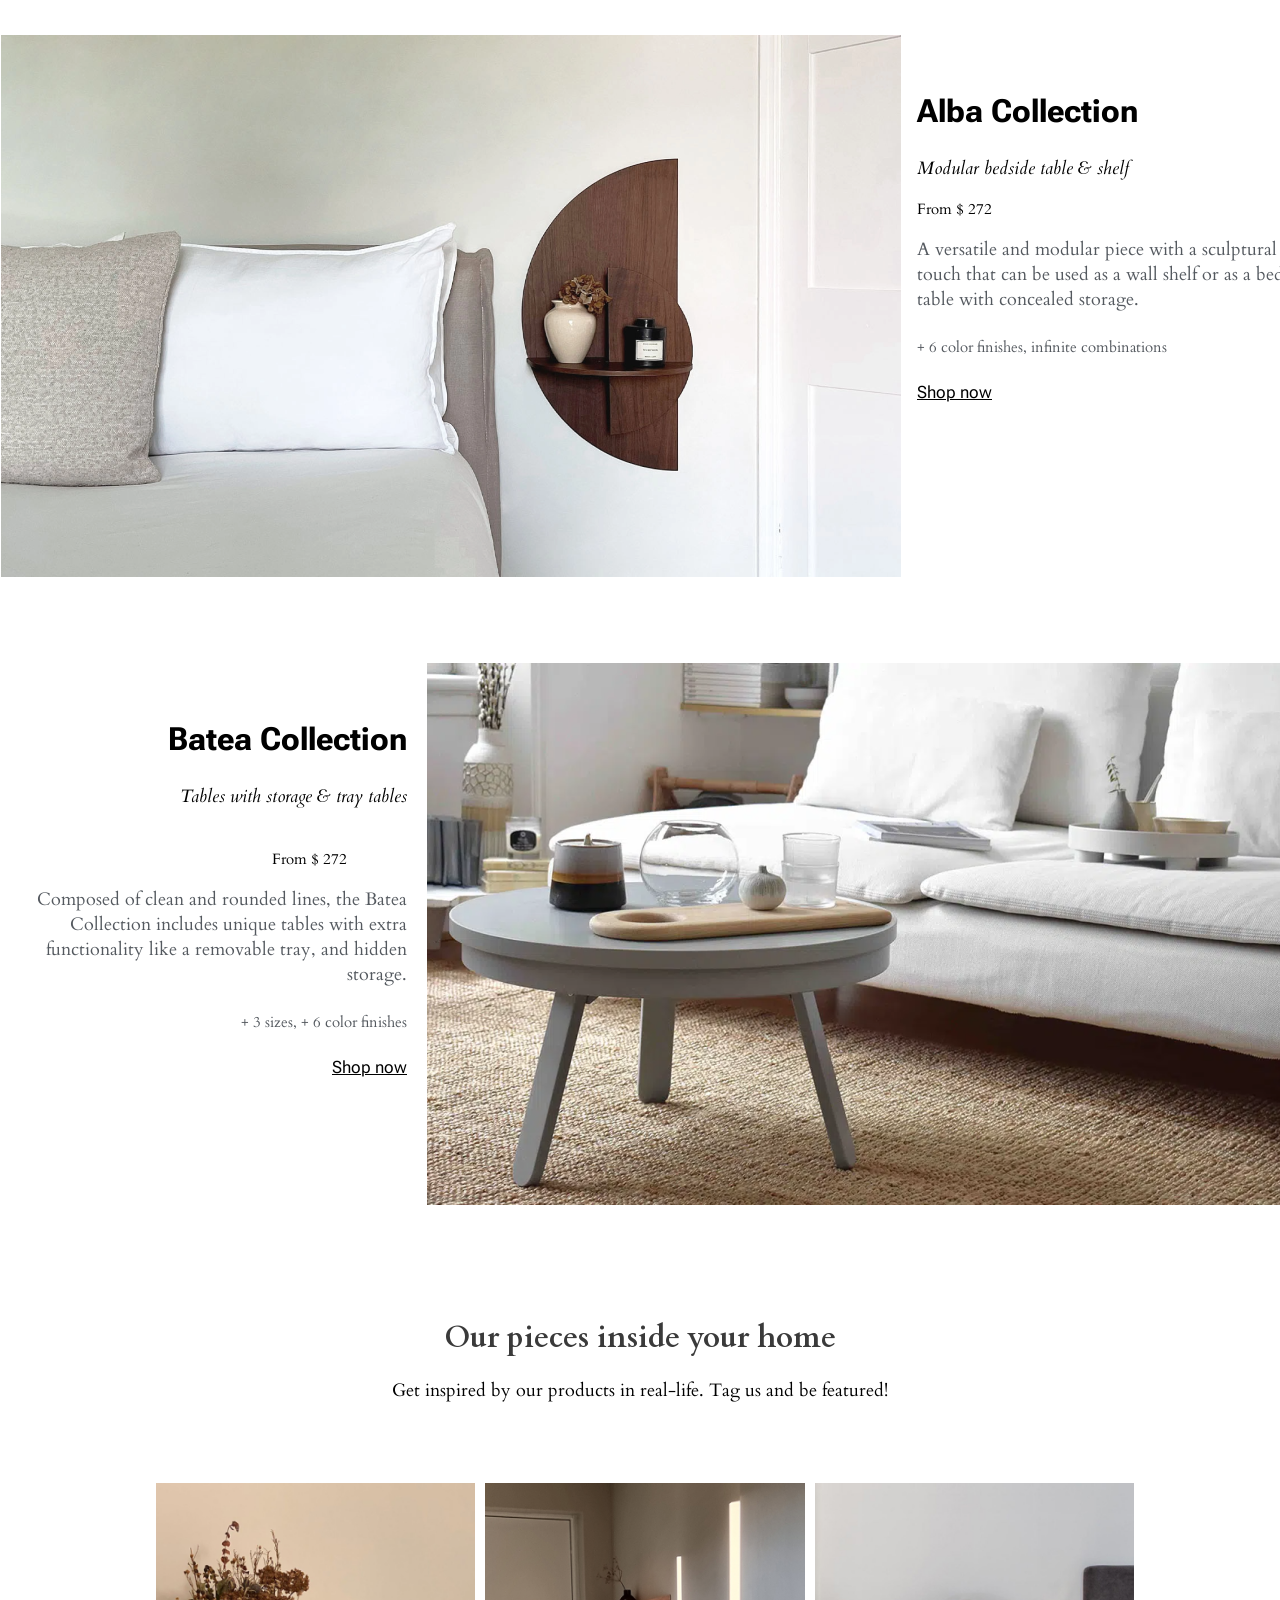
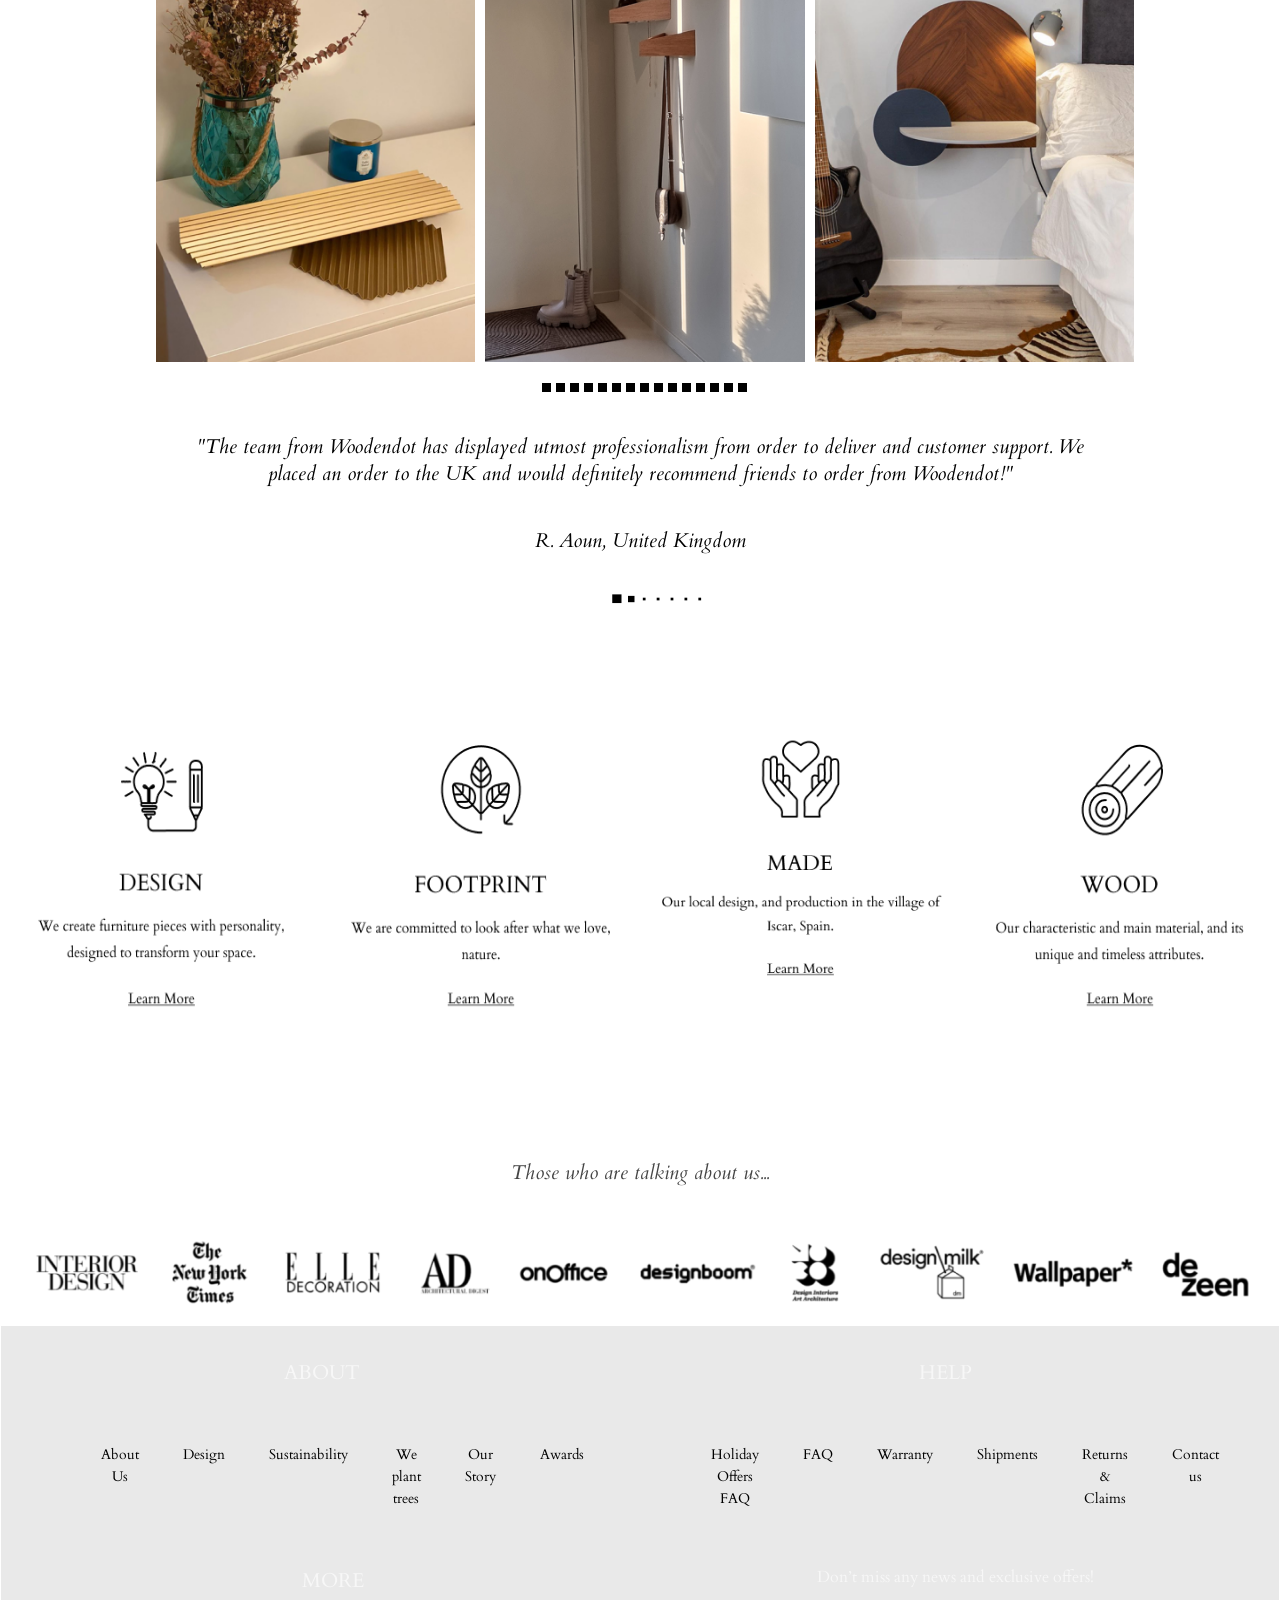
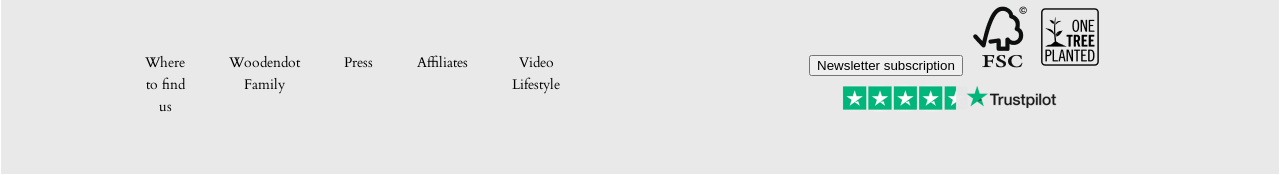
==== commit ca23f67d: "changed the section that I completely put as a picture, then finished off the parts of the picture c" ====
--- a/index.html
+++ b/index.html
@@ -42,9 +42,52 @@
         <button>Discover now</button>
       </div>
     </div>
-    <section class="smilye">
-      <img src="./images/framesmilye.png" alt="row-images" width="100%" />
-    </section>
+
+    <section>
+      <div>
+        <div class="row-text">
+          <div class="row-image">
+            <div class="col-3-img">
+              <div class="img-under-header-1">
+                <img src="./images/track.png" alt="" />
+              </div>
+      
+              <p>Free Shipping</p>
+            </div>
+      
+            <div class="col-3-img">
+              <div class="img-under-header-1">
+                <img src="./images/seal.png" alt="" />
+              </div>
+      
+              <p>Awarded Product Design</p>
+            </div>
+      
+            <div class="col-3-img">
+              <div class="img-under-header-1">
+                <img src="./images/tree.png" alt="" />
+              </div>
+      
+              <p>Ecofriendly Approach</p>
+            </div>
+      
+            <div class="col-3-img">
+              <div class="img-under-header-1">
+                <img src="./images/border.png" alt="" />
+              </div>
+      
+              <p>Crafted in Spain</p>
+            </div>
+          </div>
+          
+        
+          <div class="col-3-img">
+            <p>4.8 Star Reviews</p>
+          </div>
+        </div>
+      </div>
+    </section>
+
     <header class="header-img">
       <img src="./images/header1.png" alt="first Furniture image" width="25%" />
       <img
--- a/style.css
+++ b/style.css
@@ -65,6 +65,31 @@
   justify-content: center;
   margin-top: 20px;
   width: 100%;
+}
+
+
+.row-text {
+  display: flex;
+  align-items: center;
+  justify-content: space-around;
+}
+.row-image {
+  display: flex;
+  align-items: center;
+  justify-content: space-between;
+}
+.img-under-header-1 {
+  display: flex;
+  padding-right: 10px;
+}
+.col-3-img p {
+  color: #000000;
+}
+
+.col-3-img {
+  display: flex;
+  padding-left: 71px;
+  align-items: center;
 }
 .text {
   display: block;
